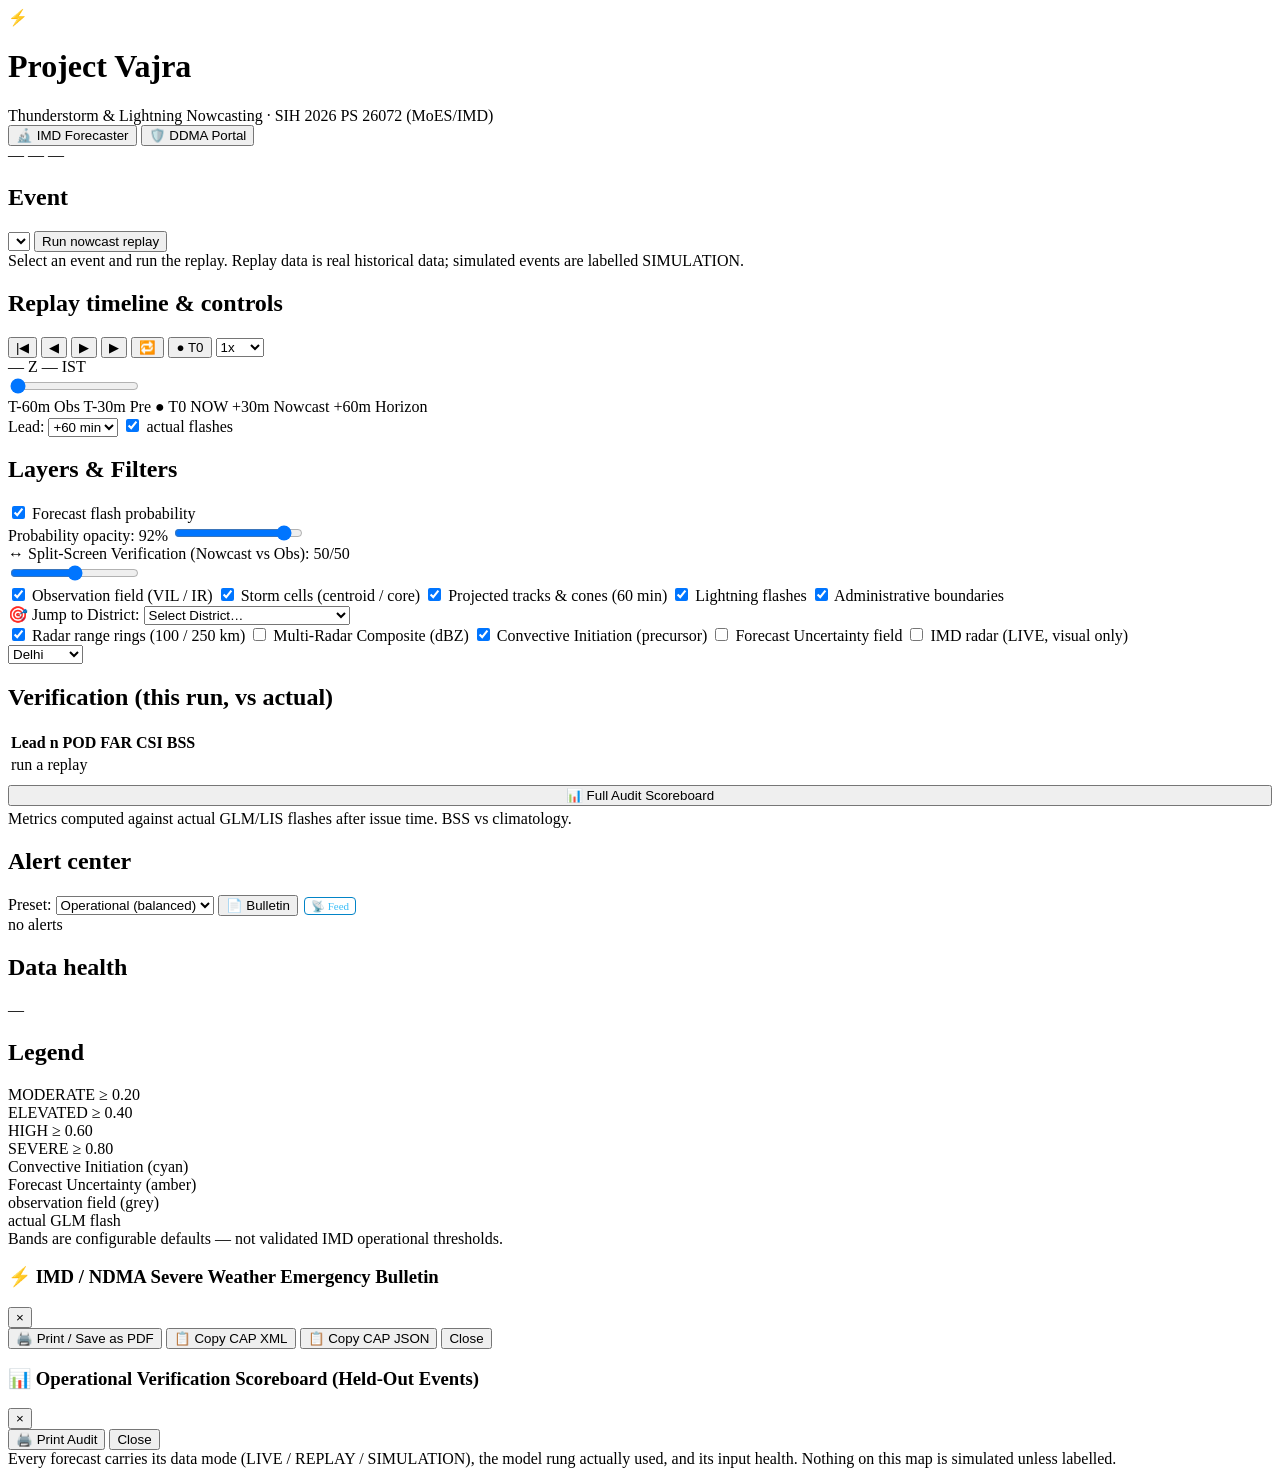
==== public/index.html @ e78c8b39 "feat(deploy): configure Vercel deployment with serverless FastAPI, edge CDN, and XGBoost model" ====
<!doctype html>
<html lang="en">
<head>
<meta charset="utf-8" />
<meta name="viewport" content="width=device-width, initial-scale=1" />
<title>Project Vajra — Thunderstorm & Lightning Nowcast</title>
<link rel="icon" href="data:image/svg+xml,<svg xmlns='http://www.w3.org/2000/svg' viewBox='0 0 16 16'><text y='14' font-size='14'>⚡</text></svg>" />
<link rel="stylesheet" href="/vendor/maplibre-gl.css" />
<link rel="stylesheet" href="/style.css" />
</head>
<body>
<header id="topbar">
  <div class="brand">
    <span class="logo">⚡</span>
    <div>
      <h1>Project Vajra</h1>
      <div class="subtitle">Thunderstorm &amp; Lightning Nowcasting · SIH 2026 PS 26072 (MoES/IMD)</div>
    </div>
  </div>
  <div class="persona-switcher" role="group" aria-label="Operational Persona Mode">
    <button id="persona-imd" class="persona-btn active" title="Switch to IMD Duty Forecaster Mode">🔬 IMD Forecaster</button>
    <button id="persona-ddma" class="persona-btn" title="Switch to DDMA Disaster Management Mode">🛡️ DDMA Portal</button>
  </div>
  <div class="badges">
    <span id="mode-badge" class="badge badge-mode" title="Data mode of the displayed forecast">—</span>
    <span id="rung-badge" class="badge" title="Active model rung (fallback ladder)">—</span>
    <span id="conf-badge" class="badge" title="Overall confidence (documented heuristic)">—</span>
  </div>
</header>

<main id="layout">
  <aside id="left">
    <section class="panel">
      <h2>Event</h2>
      <select id="event-select" aria-label="Select replay event"></select>
      <button id="run-btn" class="primary">Run nowcast replay</button>
      <div id="run-status" class="muted small">Select an event and run the replay. Replay data is real historical data; simulated events are labelled SIMULATION.</div>
    </section>

    <section class="panel">
      <h2>Replay timeline &amp; controls</h2>
      <div class="time-controls">
        <button id="rewind-btn" title="Rewind to start (Home)">|◀</button>
        <button id="prev-btn" title="Previous cycle (Left Arrow)">◀</button>
        <button id="play-btn" title="Play/Pause (Space)" class="primary">▶</button>
        <button id="next-btn" title="Next cycle (Right Arrow)">▶</button>
        <button id="loop-btn" class="active" title="Toggle Loop Playback">🔁</button>
        <button id="t0-btn" title="Jump to current T0 issue cycle (End)">● T0</button>
        <select id="speed-select" title="Playback speed">
          <option value="1">1x</option>
          <option value="2">2x</option>
          <option value="4">4x</option>
          <option value="0.5">0.5x</option>
        </select>
        <div class="clock-container">
          <span id="clock" class="clock-utc">— Z</span>
          <span id="clock-ist" class="clock-ist">— IST</span>
        </div>
      </div>
      <input id="timeline" type="range" min="0" max="0" value="0" aria-label="Timeline scrubber" />
      <div id="horizon-indicator" class="horizon-indicator">
        <span class="horizon-tag tag-obs" data-lead="-60">T-60m Obs</span>
        <span class="horizon-tag tag-pre" data-lead="-30">T-30m Pre</span>
        <span class="horizon-tag tag-t0 active" data-lead="0">● T0 NOW</span>
        <span class="horizon-tag tag-nowcast" data-lead="30">+30m Nowcast</span>
        <span class="horizon-tag tag-horizon" data-lead="60">+60m Horizon</span>
      </div>
      <div class="lead-row">
        <label>Lead:
          <select id="lead-select" aria-label="Forecast lead">
            <option value="30">+30 min</option>
            <option value="60" selected>+60 min</option>
          </select>
        </label>
        <label class="chk"><input type="checkbox" id="show-actual" checked /> actual flashes</label>
      </div>
      <div id="cycle-note" class="muted small"></div>
    </section>

    <section class="panel">
      <h2>Layers &amp; Filters</h2>
      <label class="chk"><input type="checkbox" id="lyr-prob" checked /> Forecast flash probability</label>
      <div class="slider-row">
        <label for="lyr-prob-opacity">Probability opacity: <span id="prob-opacity-val">92%</span></label>
        <input type="range" id="lyr-prob-opacity" min="15" max="100" value="92" />
      </div>

      <!-- Split-Screen Verification Slider (TASK-V2-9.3) -->
      <div class="split-slider-container">
        <label for="compare-slider">↔️ Split-Screen Verification (Nowcast vs Obs): <span id="compare-val">50/50</span></label>
        <div class="split-slider-row">
          <input type="range" id="compare-slider" min="0" max="100" value="50" aria-label="Split-screen compare slider" />
        </div>
      </div>

      <label class="chk"><input type="checkbox" id="lyr-obs" checked /> Observation field (VIL / IR)</label>
      <label class="chk"><input type="checkbox" id="lyr-cells" checked /> Storm cells (centroid / core)</label>
      <label class="chk"><input type="checkbox" id="lyr-cones" checked /> Projected tracks &amp; cones (60 min)</label>
      <label class="chk"><input type="checkbox" id="lyr-flashes" checked /> Lightning flashes</label>
      <label class="chk"><input type="checkbox" id="lyr-admin" checked /> Administrative boundaries</label>
      <div class="district-jump-row">
        <label for="district-select">🎯 Jump to District:</label>
        <select id="district-select" aria-label="Quick jump to district">
          <option value="">Select District…</option>
          <option value="Patna">Patna</option>
          <option value="Gaya">Gaya</option>
          <option value="Muzaffarpur">Muzaffarpur</option>
          <option value="Vaishali">Vaishali</option>
          <option value="Nalanda">Nalanda</option>
          <option value="Begusarai">Begusarai</option>
          <option value="Bhagalpur">Bhagalpur</option>
          <option value="Darbhanga">Darbhanga</option>
          <option value="Rohtas">Rohtas</option>
          <option value="Ranchi">Ranchi</option>
          <option value="East Singhbhum">East Singhbhum (Jamshedpur)</option>
          <option value="Dhanbad">Dhanbad</option>
        </select>
      </div>
      <label class="chk persona-imd-only" style="margin-top:8px;"><input type="checkbox" id="lyr-radar-rings" checked /> Radar range rings (100 / 250 km)</label>
      <label class="chk persona-imd-only"><input type="checkbox" id="lyr-radar-mosaic" /> Multi-Radar Composite (dBZ)</label>
      <label class="chk persona-imd-only"><input type="checkbox" id="lyr-ci" checked /> Convective Initiation (precursor)</label>
      <label class="chk persona-imd-only"><input type="checkbox" id="lyr-uncertainty" /> Forecast Uncertainty field</label>
      <label class="chk persona-imd-only"><input type="checkbox" id="lyr-live" /> IMD radar (LIVE, visual only)</label>
      <div class="station-row persona-imd-only">
        <select id="station-select" aria-label="IMD radar station">
          <option value="delhi">Delhi</option><option value="patna">Patna</option>
          <option value="kolkata">Kolkata</option><option value="lucknow">Lucknow</option>
        </select>
      </div>
    </section>

    <section class="panel persona-imd-only">
      <h2>Verification <span class="muted small">(this run, vs actual)</span></h2>
      <table id="verif-table" class="verif">
        <thead><tr><th>Lead</th><th>n</th><th>POD</th><th>FAR</th><th>CSI</th><th>BSS</th></tr></thead>
        <tbody><tr><td colspan="6" class="muted">run a replay</td></tr></tbody>
      </table>
      <button id="btn-view-scoreboard" class="small-btn primary" style="width:100%;margin-top:8px;">📊 Full Audit Scoreboard</button>
      <div class="muted small" style="margin-top:4px;">Metrics computed against actual GLM/LIS flashes after issue time. BSS vs climatology.</div>
    </section>
  </aside>

  <div id="map"></div>

  <aside id="right">
    <section class="panel">
      <h2>Alert center</h2>
      <div class="preset-row">
        Preset:
        <select id="preset-select" aria-label="Alert preset">
          <option value="operational">Operational (balanced)</option>
          <option value="protective">Protective (high POD)</option>
        </select>
        <button id="btn-cycle-bulletin" class="small-btn danger" title="Generate official printable IMD/NDMA Emergency Bulletin">📄 Bulletin</button>
        <a href="/api/v1/alerts/feed.atom" target="_blank" style="margin-left:2px;font-size:11px;color:#38bdf8;text-decoration:none;padding:2px 6px;border:1px solid #0284c7;border-radius:4px;">📡 Feed</a>
      </div>

      <!-- DDMA Specific Actions & Overview (TASK-V2-9.1) -->
      <div id="ddma-actions" class="ddma-actions persona-ddma-only" style="display:none;margin-bottom:8px;">
        <button id="btn-dispatch-cap" class="small-btn danger" style="width:100%;font-weight:700;margin-bottom:4px;">🚨 1-Click Broadcast CAP 1.2 to SACHET</button>
        <label class="chk" style="font-size:11px;margin:2px 0;"><input type="checkbox" id="chk-audio-chime" checked /> 🔔 Audio Alert Chime (Web Audio Synthesizer)</label>
      </div>
      <div id="ddma-summary-card" class="ddma-summary-card persona-ddma-only" style="display:none;">
        <div style="font-weight:700;font-size:11px;margin-bottom:4px;">🛡️ DDMA Incident Response Overview</div>
        <div id="ddma-impact-stats" style="font-size:11px;color:var(--text);">Analyzing active storm footprints…</div>
      </div>

      <div id="alerts-list" class="alerts"><div class="muted">no alerts</div></div>
    </section>

    <section class="panel">
      <h2>Data health</h2>
      <div id="data-health" class="health"><span class="muted">—</span></div>
    </section>

    <section class="panel">
      <h2>Legend</h2>
      <div class="legend">
        <div><span class="sw" style="background:rgba(250,204,21,0.75)"></span> MODERATE ≥ 0.20</div>
        <div><span class="sw" style="background:rgba(249,115,22,0.8)"></span> ELEVATED ≥ 0.40</div>
        <div><span class="sw" style="background:rgba(239,68,68,0.85)"></span> HIGH ≥ 0.60</div>
        <div><span class="sw" style="background:rgba(168,0,230,0.9)"></span> SEVERE ≥ 0.80</div>
        <div><span class="sw" style="background:rgba(0,229,255,0.7)"></span> Convective Initiation (cyan)</div>
        <div><span class="sw" style="background:rgba(220,180,50,0.6)"></span> Forecast Uncertainty (amber)</div>
        <div><span class="sw" style="background:rgba(220,220,220,0.6)"></span> observation field (grey)</div>
        <div><span class="sw sw-dot"></span> actual GLM flash</div>
      </div>
      <div class="muted small">Bands are configurable defaults — not validated IMD operational thresholds.</div>
    </section>
  </aside>
</main>

<!-- Printable Emergency Bulletin Modal -->
<div id="bulletin-modal" class="modal-backdrop" role="dialog" aria-modal="true" aria-labelledby="modal-bulletin-title">
  <div class="modal-dialog">
    <div class="modal-header">
      <h3 id="modal-bulletin-title">⚡ IMD / NDMA Severe Weather Emergency Bulletin</h3>
      <button class="close-btn" id="bulletin-modal-close" aria-label="Close modal">&times;</button>
    </div>
    <div class="modal-body" id="bulletin-content">
      <!-- Injected by JavaScript -->
    </div>
    <div class="modal-footer">
      <button class="small-btn primary" id="btn-print-bulletin">🖨️ Print / Save as PDF</button>
      <button class="small-btn" id="btn-copy-cap-xml">📋 Copy CAP XML</button>
      <button class="small-btn" id="btn-copy-cap-json">📋 Copy CAP JSON</button>
      <button class="small-btn" id="bulletin-modal-dismiss">Close</button>
    </div>
  </div>
</div>

<!-- Scoreboard Audit Modal -->
<div id="scoreboard-modal" class="modal-backdrop" role="dialog" aria-modal="true" aria-labelledby="modal-score-title">
  <div class="modal-dialog">
    <div class="modal-header">
      <h3 id="modal-score-title">📊 Operational Verification Scoreboard (Held-Out Events)</h3>
      <button class="close-btn" id="scoreboard-modal-close" aria-label="Close modal">&times;</button>
    </div>
    <div class="modal-body" id="scoreboard-content">
      <!-- Injected by JavaScript -->
    </div>
    <div class="modal-footer">
      <button class="small-btn primary" id="btn-print-scoreboard">🖨️ Print Audit</button>
      <button class="small-btn" id="scoreboard-modal-dismiss">Close</button>
    </div>
  </div>
</div>

<div id="toast"></div>

<footer id="footer">
  <span id="honesty-note">
    Every forecast carries its data mode (LIVE / REPLAY / SIMULATION), the model rung actually used,
    and its input health. Nothing on this map is simulated unless labelled.
  </span>
</footer>

<script src="/vendor/maplibre-gl.js?v=3"></script>
<script src="/app.js?v=3"></script>
</body>
</html>
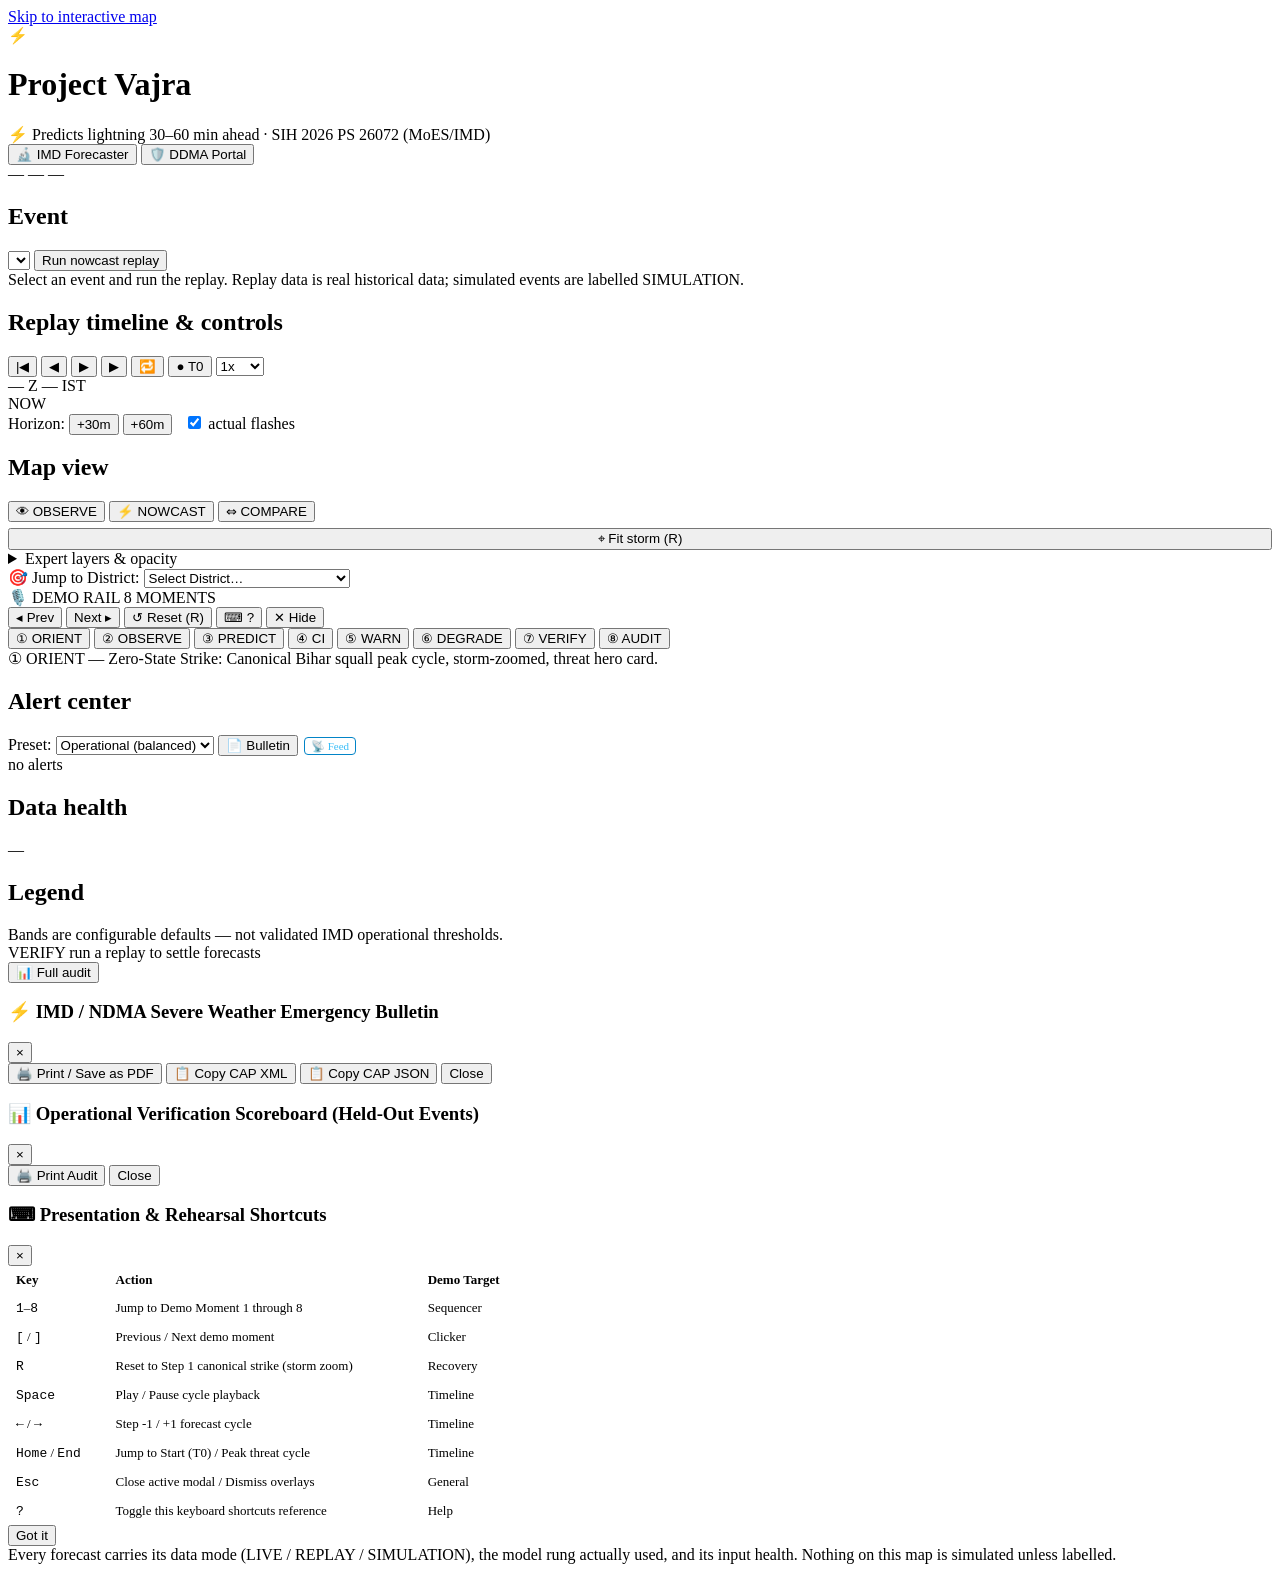
==== commit 6e0c095e: "feat(web): complete Phases P0-P9 frontend presentation console, DDMA portal, demo rail, and a11y/per" ====
--- a/public/index.html
+++ b/public/index.html
@@ -9,17 +9,18 @@
 <link rel="stylesheet" href="/style.css" />
 </head>
 <body>
-<header id="topbar">
+<a href="#map" class="skip-link">Skip to interactive map</a>
+<header id="topbar" role="banner">
   <div class="brand">
     <span class="logo">⚡</span>
     <div>
       <h1>Project Vajra</h1>
-      <div class="subtitle">Thunderstorm &amp; Lightning Nowcasting · SIH 2026 PS 26072 (MoES/IMD)</div>
+      <div class="subtitle">⚡ Predicts lightning 30–60 min ahead · SIH 2026 PS 26072 (MoES/IMD)</div>
     </div>
   </div>
   <div class="persona-switcher" role="group" aria-label="Operational Persona Mode">
-    <button id="persona-imd" class="persona-btn active" title="Switch to IMD Duty Forecaster Mode">🔬 IMD Forecaster</button>
-    <button id="persona-ddma" class="persona-btn" title="Switch to DDMA Disaster Management Mode">🛡️ DDMA Portal</button>
+    <button id="persona-imd" class="persona-btn active" title="Switch to IMD Duty Forecaster Mode" aria-pressed="true">🔬 IMD Forecaster</button>
+    <button id="persona-ddma" class="persona-btn" title="Switch to DDMA Disaster Management Mode" aria-pressed="false">🛡️ DDMA Portal</button>
   </div>
   <div class="badges">
     <span id="mode-badge" class="badge badge-mode" title="Data mode of the displayed forecast">—</span>
@@ -29,75 +30,92 @@
 </header>
 
 <main id="layout">
-  <aside id="left">
+  <aside id="left" aria-label="Forecast controls and layer presets">
     <section class="panel">
       <h2>Event</h2>
       <select id="event-select" aria-label="Select replay event"></select>
-      <button id="run-btn" class="primary">Run nowcast replay</button>
+      <button id="run-btn" class="primary" aria-label="Run nowcast replay">Run nowcast replay</button>
       <div id="run-status" class="muted small">Select an event and run the replay. Replay data is real historical data; simulated events are labelled SIMULATION.</div>
     </section>
 
     <section class="panel">
       <h2>Replay timeline &amp; controls</h2>
       <div class="time-controls">
-        <button id="rewind-btn" title="Rewind to start (Home)">|◀</button>
-        <button id="prev-btn" title="Previous cycle (Left Arrow)">◀</button>
-        <button id="play-btn" title="Play/Pause (Space)" class="primary">▶</button>
-        <button id="next-btn" title="Next cycle (Right Arrow)">▶</button>
-        <button id="loop-btn" class="active" title="Toggle Loop Playback">🔁</button>
-        <button id="t0-btn" title="Jump to current T0 issue cycle (End)">● T0</button>
-        <select id="speed-select" title="Playback speed">
+        <button id="rewind-btn" title="Rewind to start (Home)" aria-label="Rewind to start (Home)">|◀</button>
+        <button id="prev-btn" title="Previous cycle (Left Arrow)" aria-label="Previous cycle (Left Arrow)">◀</button>
+        <button id="play-btn" title="Play/Pause (Space)" class="primary" aria-label="Play or Pause replay (Space)">▶</button>
+        <button id="next-btn" title="Next cycle (Right Arrow)" aria-label="Next cycle (Right Arrow)">▶</button>
+        <button id="loop-btn" class="active" title="Toggle Loop Playback" aria-label="Toggle loop playback">🔁</button>
+        <button id="t0-btn" title="Jump to first alert issue cycle (T0)" aria-label="Jump to first alert issue cycle (T0)">● T0</button>
+        <select id="speed-select" title="Playback speed" aria-label="Playback speed">
           <option value="1">1x</option>
           <option value="2">2x</option>
           <option value="4">4x</option>
           <option value="0.5">0.5x</option>
         </select>
+        <span id="horizon-indicator" class="horizon-indicator sr-only" aria-live="polite"></span>
         <div class="clock-container">
           <span id="clock" class="clock-utc">— Z</span>
           <span id="clock-ist" class="clock-ist">— IST</span>
         </div>
       </div>
-      <input id="timeline" type="range" min="0" max="0" value="0" aria-label="Timeline scrubber" />
-      <div id="horizon-indicator" class="horizon-indicator">
-        <span class="horizon-tag tag-obs" data-lead="-60">T-60m Obs</span>
-        <span class="horizon-tag tag-pre" data-lead="-30">T-30m Pre</span>
-        <span class="horizon-tag tag-t0 active" data-lead="0">● T0 NOW</span>
-        <span class="horizon-tag tag-nowcast" data-lead="30">+30m Nowcast</span>
-        <span class="horizon-tag tag-horizon" data-lead="60">+60m Horizon</span>
+      <div id="timeline-axis" tabindex="0" role="slider"
+           aria-label="Event timeline — observed (solid) and forecast (dashed) with alert markers; arrow keys step, click or drag to jump"
+           aria-valuemin="0" aria-valuemax="0" aria-valuenow="0">
+        <div class="tl-rail"></div>
+        <div class="tl-seg-observed"></div>
+        <div class="tl-seg-forecast"></div>
+        <div class="tl-ticks"></div>
+        <div class="tl-markers" id="tl-markers"></div>
+        <div class="tl-now"><span class="tl-now-dot"></span><span class="tl-now-label">NOW</span></div>
       </div>
       <div class="lead-row">
-        <label>Lead:
-          <select id="lead-select" aria-label="Forecast lead">
-            <option value="30">+30 min</option>
-            <option value="60" selected>+60 min</option>
+        <span class="tl-lead-label">Horizon:</span>
+        <button id="lead-30" class="tl-lead-btn" aria-pressed="false">+30m</button>
+        <button id="lead-60" class="tl-lead-btn" aria-pressed="true">+60m</button>
+        <span id="tl-info" class="muted small" style="margin-left:auto;"></span>
+        <label class="chk" style="margin:0 0 0 8px;"><input type="checkbox" id="show-actual" checked /> actual flashes</label>
+      </div>
+      <div id="cycle-note" class="muted small"></div>
+    </section>
+
+    <section class="panel">
+      <h2>Map view</h2>
+      <div class="preset-switch" role="group" aria-label="Map view preset">
+        <button class="map-preset" id="preset-observe" data-preset="OBSERVE" aria-pressed="false">👁 OBSERVE</button>
+        <button class="map-preset" id="preset-nowcast" data-preset="NOWCAST" aria-pressed="true">⚡ NOWCAST</button>
+        <button class="map-preset" id="preset-compare" data-preset="COMPARE" aria-pressed="false">⇔ COMPARE</button>
+      </div>
+      <button id="fit-storm" class="small-btn" style="width:100%;margin-top:6px;" aria-label="Fit map camera to storm event (R)">⌖ Fit storm (R)</button>
+      <div id="compare-caption" class="compare-caption" style="display:none;">
+        <div class="compare-labels"><span>◂ OBSERVED</span><span id="compare-val">50/50</span><span>NOWCAST ▸</span></div>
+        <input type="range" id="compare-slider" min="0" max="100" value="50" aria-label="Observed vs nowcast wipe" />
+        <div class="muted small" style="margin-top:4px;">Crossfade between the observed field and the nowcast — the verification view.</div>
+      </div>
+      <details class="expert-drawer">
+        <summary>Expert layers &amp; opacity</summary>
+        <label class="chk"><input type="checkbox" id="lyr-prob" checked /> Forecast flash probability</label>
+        <div class="slider-row">
+          <label for="lyr-prob-opacity">Probability opacity: <span id="prob-opacity-val">92%</span></label>
+          <input type="range" id="lyr-prob-opacity" min="15" max="100" value="92" aria-label="Forecast probability layer opacity" />
+        </div>
+        <label class="chk"><input type="checkbox" id="lyr-obs" checked /> Observation field (VIL / IR)</label>
+        <label class="chk"><input type="checkbox" id="lyr-cells" checked /> Storm cells (centroid / core)</label>
+        <label class="chk"><input type="checkbox" id="lyr-cones" checked /> Projected tracks &amp; cones (60 min)</label>
+        <label class="chk"><input type="checkbox" id="lyr-flashes" checked /> Lightning flashes</label>
+        <label class="chk"><input type="checkbox" id="lyr-admin" checked /> Administrative boundaries</label>
+        <label class="chk persona-imd-only"><input type="checkbox" id="lyr-radar-rings" checked /> Radar range rings (100 / 250 km)</label>
+        <label class="chk persona-imd-only"><input type="checkbox" id="lyr-radar-mosaic" /> Multi-Radar Composite (dBZ)</label>
+        <label class="chk persona-imd-only"><input type="checkbox" id="lyr-ci" checked /> Convective Initiation (precursor)</label>
+        <label class="chk persona-imd-only"><input type="checkbox" id="lyr-uncertainty" /> Forecast Uncertainty field</label>
+        <label class="chk persona-imd-only"><input type="checkbox" id="lyr-live" /> IMD radar (LIVE, visual only)</label>
+        <div class="station-row persona-imd-only">
+          <select id="station-select" aria-label="IMD radar station">
+            <option value="delhi">Delhi</option><option value="patna">Patna</option>
+            <option value="kolkata">Kolkata</option><option value="lucknow">Lucknow</option>
           </select>
-        </label>
-        <label class="chk"><input type="checkbox" id="show-actual" checked /> actual flashes</label>
-      </div>
-      <div id="cycle-note" class="muted small"></div>
-    </section>
-
-    <section class="panel">
-      <h2>Layers &amp; Filters</h2>
-      <label class="chk"><input type="checkbox" id="lyr-prob" checked /> Forecast flash probability</label>
-      <div class="slider-row">
-        <label for="lyr-prob-opacity">Probability opacity: <span id="prob-opacity-val">92%</span></label>
-        <input type="range" id="lyr-prob-opacity" min="15" max="100" value="92" />
-      </div>
-
-      <!-- Split-Screen Verification Slider (TASK-V2-9.3) -->
-      <div class="split-slider-container">
-        <label for="compare-slider">↔️ Split-Screen Verification (Nowcast vs Obs): <span id="compare-val">50/50</span></label>
-        <div class="split-slider-row">
-          <input type="range" id="compare-slider" min="0" max="100" value="50" aria-label="Split-screen compare slider" />
         </div>
-      </div>
-
-      <label class="chk"><input type="checkbox" id="lyr-obs" checked /> Observation field (VIL / IR)</label>
-      <label class="chk"><input type="checkbox" id="lyr-cells" checked /> Storm cells (centroid / core)</label>
-      <label class="chk"><input type="checkbox" id="lyr-cones" checked /> Projected tracks &amp; cones (60 min)</label>
-      <label class="chk"><input type="checkbox" id="lyr-flashes" checked /> Lightning flashes</label>
-      <label class="chk"><input type="checkbox" id="lyr-admin" checked /> Administrative boundaries</label>
+      </details>
       <div class="district-jump-row">
         <label for="district-select">🎯 Jump to District:</label>
         <select id="district-select" aria-label="Quick jump to district">
@@ -116,43 +134,54 @@
           <option value="Dhanbad">Dhanbad</option>
         </select>
       </div>
-      <label class="chk persona-imd-only" style="margin-top:8px;"><input type="checkbox" id="lyr-radar-rings" checked /> Radar range rings (100 / 250 km)</label>
-      <label class="chk persona-imd-only"><input type="checkbox" id="lyr-radar-mosaic" /> Multi-Radar Composite (dBZ)</label>
-      <label class="chk persona-imd-only"><input type="checkbox" id="lyr-ci" checked /> Convective Initiation (precursor)</label>
-      <label class="chk persona-imd-only"><input type="checkbox" id="lyr-uncertainty" /> Forecast Uncertainty field</label>
-      <label class="chk persona-imd-only"><input type="checkbox" id="lyr-live" /> IMD radar (LIVE, visual only)</label>
-      <div class="station-row persona-imd-only">
-        <select id="station-select" aria-label="IMD radar station">
-          <option value="delhi">Delhi</option><option value="patna">Patna</option>
-          <option value="kolkata">Kolkata</option><option value="lucknow">Lucknow</option>
-        </select>
-      </div>
-    </section>
-
-    <section class="panel persona-imd-only">
-      <h2>Verification <span class="muted small">(this run, vs actual)</span></h2>
-      <table id="verif-table" class="verif">
-        <thead><tr><th>Lead</th><th>n</th><th>POD</th><th>FAR</th><th>CSI</th><th>BSS</th></tr></thead>
-        <tbody><tr><td colspan="6" class="muted">run a replay</td></tr></tbody>
-      </table>
-      <button id="btn-view-scoreboard" class="small-btn primary" style="width:100%;margin-top:8px;">📊 Full Audit Scoreboard</button>
-      <div class="muted small" style="margin-top:4px;">Metrics computed against actual GLM/LIS flashes after issue time. BSS vs climatology.</div>
     </section>
   </aside>
 
-  <div id="map"></div>
-
-  <aside id="right">
+  <div id="map-wrap" class="map-wrap" role="region" aria-label="Interactive Thunderstorm Nowcast Map">
+    <div id="map"></div>
+
+    <!-- Presentation Demo Rail (Phase P7) -->
+    <nav id="demo-rail" class="demo-rail" aria-label="Presentation Rehearsal Sequencer">
+      <div class="rail-header">
+        <span class="rail-title">🎙️ DEMO RAIL</span>
+        <span class="rail-badge">8 MOMENTS</span>
+        <div class="rail-actions">
+          <button id="rail-btn-prev" class="rail-nav-btn" title="Previous moment ([)" aria-label="Previous demo moment ([)">◂ Prev</button>
+          <button id="rail-btn-next" class="rail-nav-btn" title="Next moment (])" aria-label="Next demo moment (])">Next ▸</button>
+          <button id="rail-btn-reset" class="rail-action-btn" title="Reset to Zero State (R)" aria-label="Reset to Zero State (R)">↺ Reset (R)</button>
+          <button id="rail-btn-help" class="rail-action-btn" title="Keyboard Shortcuts (?)" aria-label="Keyboard Shortcuts (?)">⌨ ?</button>
+          <button id="rail-btn-hide" class="rail-action-btn" title="Dismiss Rail to Operational Mode (Esc)" aria-label="Dismiss Rail to Operational Mode (Esc)">✕ Hide</button>
+        </div>
+      </div>
+      <div class="rail-chips" role="group" aria-label="Demo Sequence Steps">
+        <button class="rail-chip active" data-step="1" aria-current="step" title="1. Zero-State Strike (Canonical Bihar peak cycle)">① ORIENT</button>
+        <button class="rail-chip" data-step="2" title="2. Multi-Sensor Detection (Cells + tracks + dBZ)">② OBSERVE</button>
+        <button class="rail-chip" data-step="3" title="3. Calibrated Nowcast (Field overlay + widening cones)">③ PREDICT</button>
+        <button class="rail-chip" data-step="4" title="4. Convective Initiation (Precursor cyan rings)">④ CI</button>
+        <button class="rail-chip" data-step="5" title="5. Impact &amp; Warn (DDMA blocks + population)">⑤ WARN</button>
+        <button class="rail-chip" data-step="6" title="6. Graceful Degradation (Satellite fallback ladder)">⑥ DEGRADE</button>
+        <button class="rail-chip" data-step="7" title="7. Ground-Truth Verification (Settled verdicts + COMPARE)">⑦ VERIFY</button>
+        <button class="rail-chip" data-step="8" title="8. Scientific Audit Scoreboard (BSS + ROC-AUC)">⑧ AUDIT</button>
+      </div>
+      <div id="rail-caption" class="rail-caption" aria-live="polite">
+        ① ORIENT — Zero-State Strike: Canonical Bihar squall peak cycle, storm-zoomed, threat hero card.
+      </div>
+    </nav>
+    <button id="rail-pill" class="rail-pill" style="display:none;" title="Restore Presentation Demo Rail (1–8)" aria-label="Restore Presentation Demo Rail (1–8)">🎙️ Demo Rail (1–8)</button>
+  </div>
+
+  <aside id="right" aria-label="Active alerts, data health, and legend">
     <section class="panel">
       <h2>Alert center</h2>
+      <div id="threat-hero" class="threat-hero" data-stage="GREEN" aria-live="polite"></div>
       <div class="preset-row">
         Preset:
         <select id="preset-select" aria-label="Alert preset">
           <option value="operational">Operational (balanced)</option>
           <option value="protective">Protective (high POD)</option>
         </select>
-        <button id="btn-cycle-bulletin" class="small-btn danger" title="Generate official printable IMD/NDMA Emergency Bulletin">📄 Bulletin</button>
-        <a href="/api/v1/alerts/feed.atom" target="_blank" style="margin-left:2px;font-size:11px;color:#38bdf8;text-decoration:none;padding:2px 6px;border:1px solid #0284c7;border-radius:4px;">📡 Feed</a>
+        <button id="btn-cycle-bulletin" class="small-btn danger" title="Generate official printable IMD/NDMA Emergency Bulletin" aria-label="Generate official printable IMD/NDMA Emergency Bulletin">📄 Bulletin</button>
+        <a href="/api/v1/alerts/feed.atom" target="_blank" rel="noopener" aria-label="CAP 1.2 Atom Alert Feed (opens in new tab)" style="margin-left:2px;font-size:11px;color:#38bdf8;text-decoration:none;padding:2px 6px;border:1px solid #0284c7;border-radius:4px;">📡 Feed</a>
       </div>
 
       <!-- DDMA Specific Actions & Overview (TASK-V2-9.1) -->
@@ -175,23 +204,22 @@
 
     <section class="panel">
       <h2>Legend</h2>
-      <div class="legend">
-        <div><span class="sw" style="background:rgba(250,204,21,0.75)"></span> MODERATE ≥ 0.20</div>
-        <div><span class="sw" style="background:rgba(249,115,22,0.8)"></span> ELEVATED ≥ 0.40</div>
-        <div><span class="sw" style="background:rgba(239,68,68,0.85)"></span> HIGH ≥ 0.60</div>
-        <div><span class="sw" style="background:rgba(168,0,230,0.9)"></span> SEVERE ≥ 0.80</div>
-        <div><span class="sw" style="background:rgba(0,229,255,0.7)"></span> Convective Initiation (cyan)</div>
-        <div><span class="sw" style="background:rgba(220,180,50,0.6)"></span> Forecast Uncertainty (amber)</div>
-        <div><span class="sw" style="background:rgba(220,220,220,0.6)"></span> observation field (grey)</div>
-        <div><span class="sw sw-dot"></span> actual GLM flash</div>
-      </div>
+      <div class="legend" id="legend-items"></div>
       <div class="muted small">Bands are configurable defaults — not validated IMD operational thresholds.</div>
     </section>
   </aside>
 </main>
 
+<section id="verify-strip" aria-label="Forecast verification — this run versus observed flashes">
+  <span class="vs-label">VERIFY</span>
+  <span class="vs-scope muted small" id="vs-scope">run a replay to settle forecasts</span>
+  <div class="vs-numbers" id="vs-numbers" aria-live="polite"></div>
+  <svg id="vs-reliability" width="132" height="40" style="display:none;" role="img"></svg>
+  <button id="vs-audit" class="small-btn primary" style="margin-left:auto;">📊 Full audit</button>
+</section>
+
 <!-- Printable Emergency Bulletin Modal -->
-<div id="bulletin-modal" class="modal-backdrop" role="dialog" aria-modal="true" aria-labelledby="modal-bulletin-title">
+<div id="bulletin-modal" class="modal-backdrop" role="dialog" aria-modal="true" aria-hidden="true" aria-labelledby="modal-bulletin-title">
   <div class="modal-dialog">
     <div class="modal-header">
       <h3 id="modal-bulletin-title">⚡ IMD / NDMA Severe Weather Emergency Bulletin</h3>
@@ -204,13 +232,13 @@
       <button class="small-btn primary" id="btn-print-bulletin">🖨️ Print / Save as PDF</button>
       <button class="small-btn" id="btn-copy-cap-xml">📋 Copy CAP XML</button>
       <button class="small-btn" id="btn-copy-cap-json">📋 Copy CAP JSON</button>
-      <button class="small-btn" id="bulletin-modal-dismiss">Close</button>
+      <button class="small-btn" id="bulletin-modal-dismiss" aria-label="Close dialog">Close</button>
     </div>
   </div>
 </div>
 
 <!-- Scoreboard Audit Modal -->
-<div id="scoreboard-modal" class="modal-backdrop" role="dialog" aria-modal="true" aria-labelledby="modal-score-title">
+<div id="scoreboard-modal" class="modal-backdrop" role="dialog" aria-modal="true" aria-hidden="true" aria-labelledby="modal-score-title">
   <div class="modal-dialog">
     <div class="modal-header">
       <h3 id="modal-score-title">📊 Operational Verification Scoreboard (Held-Out Events)</h3>
@@ -221,14 +249,80 @@
     </div>
     <div class="modal-footer">
       <button class="small-btn primary" id="btn-print-scoreboard">🖨️ Print Audit</button>
-      <button class="small-btn" id="scoreboard-modal-dismiss">Close</button>
+      <button class="small-btn" id="scoreboard-modal-dismiss" aria-label="Close dialog">Close</button>
     </div>
   </div>
 </div>
 
-<div id="toast"></div>
-
-<footer id="footer">
+<!-- Keyboard Shortcuts Cheat-Sheet Modal (Phase P7) -->
+<div id="shortcuts-modal" class="modal-backdrop" role="dialog" aria-modal="true" aria-hidden="true" aria-labelledby="modal-shortcuts-title">
+  <div class="modal-dialog" style="max-width: 520px;">
+    <div class="modal-header">
+      <h3 id="modal-shortcuts-title">⌨ Presentation &amp; Rehearsal Shortcuts</h3>
+      <button class="close-btn" id="shortcuts-modal-close" aria-label="Close modal">&times;</button>
+    </div>
+    <div class="modal-body">
+      <table style="width:100%; border-collapse:collapse; font-size:13px;">
+        <thead>
+          <tr style="border-bottom:1px solid var(--panel-edge); text-align:left;">
+            <th style="padding:6px 8px; color:var(--text-strong);">Key</th>
+            <th style="padding:6px 8px; color:var(--text-strong);">Action</th>
+            <th style="padding:6px 8px; color:var(--muted);">Demo Target</th>
+          </tr>
+        </thead>
+        <tbody>
+          <tr style="border-bottom:1px solid rgba(255,255,255,0.05);">
+            <td style="padding:6px 8px;"><kbd>1</kbd>–<kbd>8</kbd></td>
+            <td style="padding:6px 8px;">Jump to Demo Moment 1 through 8</td>
+            <td style="padding:6px 8px; color:var(--muted);">Sequencer</td>
+          </tr>
+          <tr style="border-bottom:1px solid rgba(255,255,255,0.05);">
+            <td style="padding:6px 8px;"><kbd>[</kbd> / <kbd>]</kbd></td>
+            <td style="padding:6px 8px;">Previous / Next demo moment</td>
+            <td style="padding:6px 8px; color:var(--muted);">Clicker</td>
+          </tr>
+          <tr style="border-bottom:1px solid rgba(255,255,255,0.05);">
+            <td style="padding:6px 8px;"><kbd>R</kbd></td>
+            <td style="padding:6px 8px;">Reset to Step 1 canonical strike (storm zoom)</td>
+            <td style="padding:6px 8px; color:var(--muted);">Recovery</td>
+          </tr>
+          <tr style="border-bottom:1px solid rgba(255,255,255,0.05);">
+            <td style="padding:6px 8px;"><kbd>Space</kbd></td>
+            <td style="padding:6px 8px;">Play / Pause cycle playback</td>
+            <td style="padding:6px 8px; color:var(--muted);">Timeline</td>
+          </tr>
+          <tr style="border-bottom:1px solid rgba(255,255,255,0.05);">
+            <td style="padding:6px 8px;"><kbd>←</kbd> / <kbd>→</kbd></td>
+            <td style="padding:6px 8px;">Step -1 / +1 forecast cycle</td>
+            <td style="padding:6px 8px; color:var(--muted);">Timeline</td>
+          </tr>
+          <tr style="border-bottom:1px solid rgba(255,255,255,0.05);">
+            <td style="padding:6px 8px;"><kbd>Home</kbd> / <kbd>End</kbd></td>
+            <td style="padding:6px 8px;">Jump to Start (T0) / Peak threat cycle</td>
+            <td style="padding:6px 8px; color:var(--muted);">Timeline</td>
+          </tr>
+          <tr style="border-bottom:1px solid rgba(255,255,255,0.05);">
+            <td style="padding:6px 8px;"><kbd>Esc</kbd></td>
+            <td style="padding:6px 8px;">Close active modal / Dismiss overlays</td>
+            <td style="padding:6px 8px; color:var(--muted);">General</td>
+          </tr>
+          <tr>
+            <td style="padding:6px 8px;"><kbd>?</kbd></td>
+            <td style="padding:6px 8px;">Toggle this keyboard shortcuts reference</td>
+            <td style="padding:6px 8px; color:var(--muted);">Help</td>
+          </tr>
+        </tbody>
+      </table>
+    </div>
+    <div class="modal-footer">
+      <button class="small-btn primary" id="shortcuts-modal-dismiss" aria-label="Close dialog">Got it</button>
+    </div>
+  </div>
+</div>
+
+<div id="toast" role="status" aria-live="polite"></div>
+
+<footer id="footer" role="contentinfo">
   <span id="honesty-note">
     Every forecast carries its data mode (LIVE / REPLAY / SIMULATION), the model rung actually used,
     and its input health. Nothing on this map is simulated unless labelled.
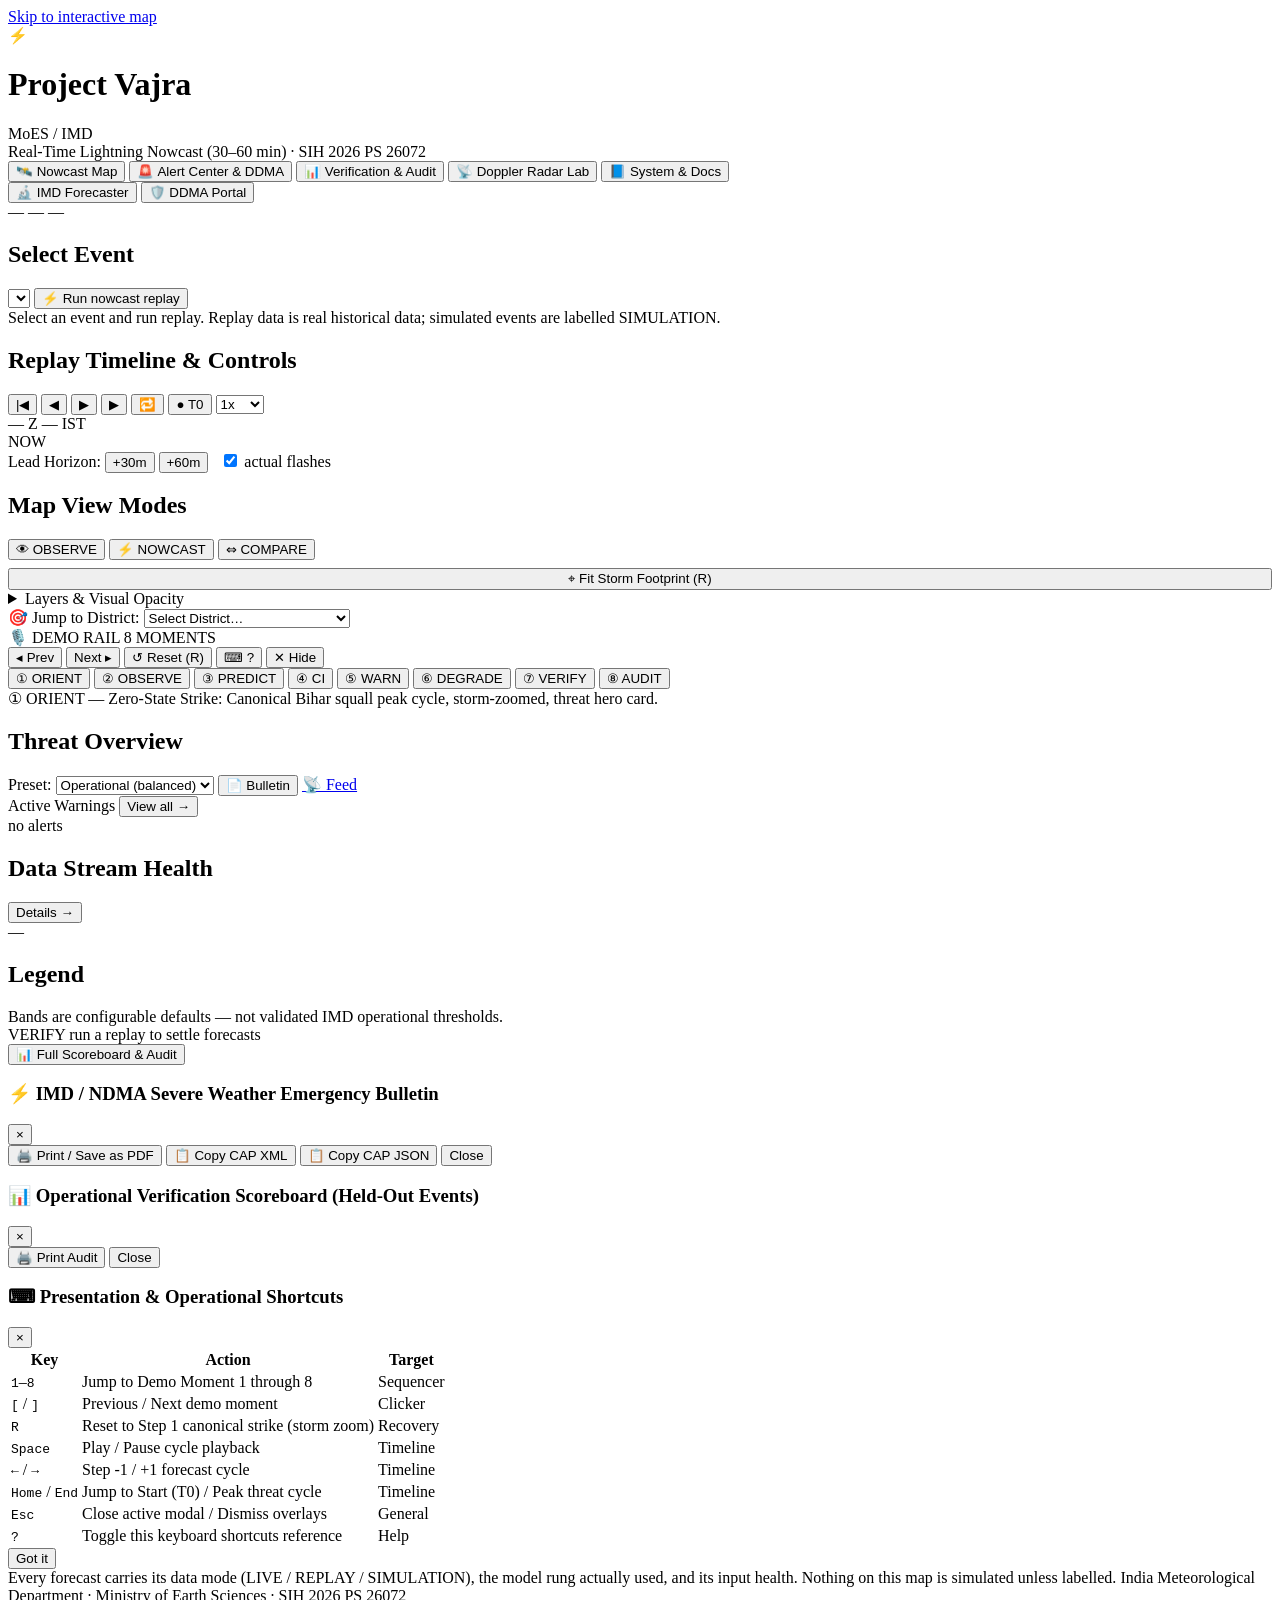
==== commit 1c580946: "feat(web): add clean whitish multipage UI with dedicated operational tabs and SQLite concurrency loc" ====
--- a/public/index.html
+++ b/public/index.html
@@ -3,220 +3,671 @@
 <head>
 <meta charset="utf-8" />
 <meta name="viewport" content="width=device-width, initial-scale=1" />
-<title>Project Vajra — Thunderstorm & Lightning Nowcast</title>
+<title>Project Vajra — Thunderstorm &amp; Lightning Nowcast (MoES/IMD)</title>
 <link rel="icon" href="data:image/svg+xml,<svg xmlns='http://www.w3.org/2000/svg' viewBox='0 0 16 16'><text y='14' font-size='14'>⚡</text></svg>" />
+<link rel="preconnect" href="https://fonts.googleapis.com">
+<link rel="preconnect" href="https://fonts.gstatic.com" crossorigin>
+<link href="https://fonts.googleapis.com/css2?family=Inter:wght@400;500;600;700;800&family=JetBrains+Mono:wght@400;500;600&display=swap" rel="stylesheet">
 <link rel="stylesheet" href="/vendor/maplibre-gl.css" />
 <link rel="stylesheet" href="/style.css" />
 </head>
 <body>
 <a href="#map" class="skip-link">Skip to interactive map</a>
+
+<!-- Top Application Header with Multi-Page Navigation -->
 <header id="topbar" role="banner">
   <div class="brand">
     <span class="logo">⚡</span>
     <div>
-      <h1>Project Vajra</h1>
-      <div class="subtitle">⚡ Predicts lightning 30–60 min ahead · SIH 2026 PS 26072 (MoES/IMD)</div>
+      <div class="brand-row">
+        <h1>Project Vajra</h1>
+        <span class="govt-pill">MoES / IMD</span>
+      </div>
+      <div class="subtitle">Real-Time Lightning Nowcast (30–60 min) · SIH 2026 PS 26072</div>
     </div>
   </div>
-  <div class="persona-switcher" role="group" aria-label="Operational Persona Mode">
-    <button id="persona-imd" class="persona-btn active" title="Switch to IMD Duty Forecaster Mode" aria-pressed="true">🔬 IMD Forecaster</button>
-    <button id="persona-ddma" class="persona-btn" title="Switch to DDMA Disaster Management Mode" aria-pressed="false">🛡️ DDMA Portal</button>
-  </div>
-  <div class="badges">
-    <span id="mode-badge" class="badge badge-mode" title="Data mode of the displayed forecast">—</span>
-    <span id="rung-badge" class="badge" title="Active model rung (fallback ladder)">—</span>
-    <span id="conf-badge" class="badge" title="Overall confidence (documented heuristic)">—</span>
+
+  <!-- Multi-Page Navigation Tabs -->
+  <nav id="main-nav" class="nav-tabs" role="tablist" aria-label="Main Application Pages">
+    <button class="nav-tab active" data-page="map" role="tab" aria-selected="true" id="tab-map">
+      <span class="nav-icon">🛰️</span>
+      <span class="nav-label">Nowcast Map</span>
+    </button>
+    <button class="nav-tab" data-page="alerts" role="tab" aria-selected="false" id="tab-alerts">
+      <span class="nav-icon">🚨</span>
+      <span class="nav-label">Alert Center &amp; DDMA</span>
+      <span id="nav-alert-badge" class="nav-counter" style="display:none;">0</span>
+    </button>
+    <button class="nav-tab" data-page="verify" role="tab" aria-selected="false" id="tab-verify">
+      <span class="nav-icon">📊</span>
+      <span class="nav-label">Verification &amp; Audit</span>
+    </button>
+    <button class="nav-tab" data-page="radar" role="tab" aria-selected="false" id="tab-radar">
+      <span class="nav-icon">📡</span>
+      <span class="nav-label">Doppler Radar Lab</span>
+    </button>
+    <button class="nav-tab" data-page="about" role="tab" aria-selected="false" id="tab-about">
+      <span class="nav-icon">📘</span>
+      <span class="nav-label">System &amp; Docs</span>
+    </button>
+  </nav>
+
+  <div class="topbar-right">
+    <div class="persona-switcher" role="group" aria-label="Operational Persona Mode">
+      <button id="persona-imd" class="persona-btn active" title="Switch to IMD Duty Forecaster Mode" aria-pressed="true">🔬 IMD Forecaster</button>
+      <button id="persona-ddma" class="persona-btn" title="Switch to DDMA Disaster Management Mode" aria-pressed="false">🛡️ DDMA Portal</button>
+    </div>
+    <div class="badges">
+      <span id="mode-badge" class="badge badge-mode" title="Data mode of the displayed forecast">—</span>
+      <span id="rung-badge" class="badge" title="Active model rung (fallback ladder)">—</span>
+      <span id="conf-badge" class="badge" title="Overall confidence (documented heuristic)">—</span>
+    </div>
   </div>
 </header>
 
-<main id="layout">
-  <aside id="left" aria-label="Forecast controls and layer presets">
-    <section class="panel">
-      <h2>Event</h2>
-      <select id="event-select" aria-label="Select replay event"></select>
-      <button id="run-btn" class="primary" aria-label="Run nowcast replay">Run nowcast replay</button>
-      <div id="run-status" class="muted small">Select an event and run the replay. Replay data is real historical data; simulated events are labelled SIMULATION.</div>
+<!-- Main Application Multi-Page Container -->
+<main id="app-pages">
+
+  <!-- ========================================== -->
+  <!-- PAGE 1: NOWCAST MAP (MISSION CONTROL)      -->
+  <!-- ========================================== -->
+  <section id="page-map" class="app-page active" role="tabpanel" aria-labelledby="tab-map">
+    <div id="layout">
+      <!-- Left Control Panel -->
+      <aside id="left" aria-label="Forecast controls and layer presets">
+        <section class="panel">
+          <div class="panel-header">
+            <h2>Select Event</h2>
+          </div>
+          <select id="event-select" aria-label="Select replay event"></select>
+          <button id="run-btn" class="primary" aria-label="Run nowcast replay">⚡ Run nowcast replay</button>
+          <div id="run-status" class="muted small">Select an event and run replay. Replay data is real historical data; simulated events are labelled SIMULATION.</div>
+        </section>
+
+        <section class="panel">
+          <div class="panel-header">
+            <h2>Replay Timeline &amp; Controls</h2>
+          </div>
+          <div class="time-controls">
+            <button id="rewind-btn" title="Rewind to start (Home)" aria-label="Rewind to start (Home)">|◀</button>
+            <button id="prev-btn" title="Previous cycle (Left Arrow)" aria-label="Previous cycle (Left Arrow)">◀</button>
+            <button id="play-btn" title="Play/Pause (Space)" class="primary" aria-label="Play or Pause replay (Space)">▶</button>
+            <button id="next-btn" title="Next cycle (Right Arrow)" aria-label="Next cycle (Right Arrow)">▶</button>
+            <button id="loop-btn" class="active" title="Toggle Loop Playback" aria-label="Toggle loop playback">🔁</button>
+            <button id="t0-btn" title="Jump to first alert issue cycle (T0)" aria-label="Jump to first alert issue cycle (T0)">● T0</button>
+            <select id="speed-select" title="Playback speed" aria-label="Playback speed">
+              <option value="1">1x</option>
+              <option value="2">2x</option>
+              <option value="4">4x</option>
+              <option value="0.5">0.5x</option>
+            </select>
+            <span id="horizon-indicator" class="horizon-indicator sr-only" aria-live="polite"></span>
+            <div class="clock-container">
+              <span id="clock" class="clock-utc">— Z</span>
+              <span id="clock-ist" class="clock-ist">— IST</span>
+            </div>
+          </div>
+          <div id="timeline-axis" tabindex="0" role="slider"
+               aria-label="Event timeline — observed (solid) and forecast (dashed) with alert markers; arrow keys step, click or drag to jump"
+               aria-valuemin="0" aria-valuemax="0" aria-valuenow="0">
+            <div class="tl-rail"></div>
+            <div class="tl-seg-observed"></div>
+            <div class="tl-seg-forecast"></div>
+            <div class="tl-ticks"></div>
+            <div class="tl-markers" id="tl-markers"></div>
+            <div class="tl-now"><span class="tl-now-dot"></span><span class="tl-now-label">NOW</span></div>
+          </div>
+          <div class="lead-row">
+            <span class="tl-lead-label">Lead Horizon:</span>
+            <button id="lead-30" class="tl-lead-btn" aria-pressed="false">+30m</button>
+            <button id="lead-60" class="tl-lead-btn" aria-pressed="true">+60m</button>
+            <span id="tl-info" class="muted small" style="margin-left:auto;"></span>
+            <label class="chk" style="margin:0 0 0 8px;"><input type="checkbox" id="show-actual" checked /> actual flashes</label>
+          </div>
+          <div id="cycle-note" class="muted small"></div>
+        </section>
+
+        <section class="panel">
+          <div class="panel-header">
+            <h2>Map View Modes</h2>
+          </div>
+          <div class="preset-switch" role="group" aria-label="Map view preset">
+            <button class="map-preset" id="preset-observe" data-preset="OBSERVE" aria-pressed="false">👁 OBSERVE</button>
+            <button class="map-preset" id="preset-nowcast" data-preset="NOWCAST" aria-pressed="true">⚡ NOWCAST</button>
+            <button class="map-preset" id="preset-compare" data-preset="COMPARE" aria-pressed="false">⇔ COMPARE</button>
+          </div>
+          <button id="fit-storm" class="small-btn outline-btn" style="width:100%;margin-top:8px;" aria-label="Fit map camera to storm event (R)">⌖ Fit Storm Footprint (R)</button>
+          <div id="compare-caption" class="compare-caption" style="display:none;">
+            <div class="compare-labels"><span>◂ OBSERVED</span><span id="compare-val">50/50</span><span>NOWCAST ▸</span></div>
+            <input type="range" id="compare-slider" min="0" max="100" value="50" aria-label="Observed vs nowcast wipe" />
+            <div class="muted small" style="margin-top:4px;">Crossfade between observed flash/radar field and calibrated probabilistic nowcast.</div>
+          </div>
+          <details class="expert-drawer">
+            <summary>Layers &amp; Visual Opacity</summary>
+            <div class="drawer-content">
+              <label class="chk"><input type="checkbox" id="lyr-prob" checked /> Forecast flash probability</label>
+              <div class="slider-row">
+                <label for="lyr-prob-opacity">Probability opacity: <span id="prob-opacity-val">92%</span></label>
+                <input type="range" id="lyr-prob-opacity" min="15" max="100" value="92" aria-label="Forecast probability layer opacity" />
+              </div>
+              <label class="chk"><input type="checkbox" id="lyr-obs" checked /> Observation field (VIL / IR)</label>
+              <label class="chk"><input type="checkbox" id="lyr-cells" checked /> Storm cells (centroid / core)</label>
+              <label class="chk"><input type="checkbox" id="lyr-cones" checked /> Projected tracks &amp; cones (60 min)</label>
+              <label class="chk"><input type="checkbox" id="lyr-flashes" checked /> Lightning flashes (GLM/LIS)</label>
+              <label class="chk"><input type="checkbox" id="lyr-admin" checked /> Administrative boundaries</label>
+              <label class="chk persona-imd-only"><input type="checkbox" id="lyr-radar-rings" checked /> Radar range rings (100 / 250 km)</label>
+              <label class="chk persona-imd-only"><input type="checkbox" id="lyr-radar-mosaic" /> Multi-Radar Composite (dBZ)</label>
+              <label class="chk persona-imd-only"><input type="checkbox" id="lyr-ci" checked /> Convective Initiation (precursor)</label>
+              <label class="chk persona-imd-only"><input type="checkbox" id="lyr-uncertainty" /> Forecast Uncertainty field</label>
+              <label class="chk persona-imd-only"><input type="checkbox" id="lyr-live" /> IMD radar (LIVE, visual only)</label>
+              <div class="station-row persona-imd-only">
+                <select id="station-select" aria-label="IMD radar station">
+                  <option value="delhi">Delhi DWR</option><option value="patna">Patna DWR</option>
+                  <option value="kolkata">Kolkata DWR</option><option value="lucknow">Lucknow DWR</option>
+                </select>
+              </div>
+            </div>
+          </details>
+          <div class="district-jump-row">
+            <label for="district-select">🎯 Jump to District:</label>
+            <select id="district-select" aria-label="Quick jump to district">
+              <option value="">Select District…</option>
+              <option value="Patna">Patna</option>
+              <option value="Gaya">Gaya</option>
+              <option value="Muzaffarpur">Muzaffarpur</option>
+              <option value="Vaishali">Vaishali</option>
+              <option value="Nalanda">Nalanda</option>
+              <option value="Begusarai">Begusarai</option>
+              <option value="Bhagalpur">Bhagalpur</option>
+              <option value="Darbhanga">Darbhanga</option>
+              <option value="Rohtas">Rohtas</option>
+              <option value="Ranchi">Ranchi</option>
+              <option value="East Singhbhum">East Singhbhum (Jamshedpur)</option>
+              <option value="Dhanbad">Dhanbad</option>
+            </select>
+          </div>
+        </section>
+      </aside>
+
+      <!-- Central Map Viewport -->
+      <div id="map-wrap" class="map-wrap" role="region" aria-label="Interactive Thunderstorm Nowcast Map">
+        <div id="map"></div>
+
+        <!-- Presentation Demo Rail -->
+        <nav id="demo-rail" class="demo-rail" aria-label="Presentation Rehearsal Sequencer">
+          <div class="rail-header">
+            <div class="rail-title-group">
+              <span class="rail-title">🎙️ DEMO RAIL</span>
+              <span class="rail-badge">8 MOMENTS</span>
+            </div>
+            <div class="rail-actions">
+              <button id="rail-btn-prev" class="rail-nav-btn" title="Previous moment ([)" aria-label="Previous demo moment ([)">◂ Prev</button>
+              <button id="rail-btn-next" class="rail-nav-btn" title="Next moment (])" aria-label="Next demo moment (])">Next ▸</button>
+              <button id="rail-btn-reset" class="rail-action-btn" title="Reset to Zero State (R)" aria-label="Reset to Zero State (R)">↺ Reset (R)</button>
+              <button id="rail-btn-help" class="rail-action-btn" title="Keyboard Shortcuts (?)" aria-label="Keyboard Shortcuts (?)">⌨ ?</button>
+              <button id="rail-btn-hide" class="rail-action-btn" title="Dismiss Rail to Operational Mode (Esc)" aria-label="Dismiss Rail to Operational Mode (Esc)">✕ Hide</button>
+            </div>
+          </div>
+          <div class="rail-chips" role="group" aria-label="Demo Sequence Steps">
+            <button class="rail-chip active" data-step="1" aria-current="step" title="1. Zero-State Strike (Canonical Bihar peak cycle)">① ORIENT</button>
+            <button class="rail-chip" data-step="2" title="2. Multi-Sensor Detection (Cells + tracks + dBZ)">② OBSERVE</button>
+            <button class="rail-chip" data-step="3" title="3. Calibrated Nowcast (Field overlay + widening cones)">③ PREDICT</button>
+            <button class="rail-chip" data-step="4" title="4. Convective Initiation (Precursor cyan rings)">④ CI</button>
+            <button class="rail-chip" data-step="5" title="5. Impact &amp; Warn (DDMA blocks + population)">⑤ WARN</button>
+            <button class="rail-chip" data-step="6" title="6. Graceful Degradation (Satellite fallback ladder)">⑥ DEGRADE</button>
+            <button class="rail-chip" data-step="7" title="7. Ground-Truth Verification (Settled verdicts + COMPARE)">⑦ VERIFY</button>
+            <button class="rail-chip" data-step="8" title="8. Scientific Audit Scoreboard (BSS + ROC-AUC)">⑧ AUDIT</button>
+          </div>
+          <div id="rail-caption" class="rail-caption" aria-live="polite">
+            ① ORIENT — Zero-State Strike: Canonical Bihar squall peak cycle, storm-zoomed, threat hero card.
+          </div>
+        </nav>
+        <button id="rail-pill" class="rail-pill" style="display:none;" title="Restore Presentation Demo Rail (1–8)" aria-label="Restore Presentation Demo Rail (1–8)">🎙️ Demo Rail (1–8)</button>
+      </div>
+
+      <!-- Right Panel: Alerts & Health -->
+      <aside id="right" aria-label="Active alerts, data health, and legend">
+        <section class="panel">
+          <div class="panel-header">
+            <h2>Threat Overview</h2>
+          </div>
+          <div id="threat-hero" class="threat-hero" data-stage="GREEN" aria-live="polite"></div>
+          <div class="preset-row">
+            <span class="label">Preset:</span>
+            <select id="preset-select" aria-label="Alert preset">
+              <option value="operational">Operational (balanced)</option>
+              <option value="protective">Protective (high POD)</option>
+            </select>
+            <button id="btn-cycle-bulletin" class="small-btn danger" title="Generate official printable IMD/NDMA Emergency Bulletin" aria-label="Generate official printable IMD/NDMA Emergency Bulletin">📄 Bulletin</button>
+            <a href="/api/v1/alerts/feed.atom" target="_blank" rel="noopener" class="feed-badge-link" aria-label="CAP 1.2 Atom Alert Feed">📡 Feed</a>
+          </div>
+
+          <!-- DDMA Actions -->
+          <div id="ddma-actions" class="ddma-actions persona-ddma-only" style="display:none;margin-top:10px;">
+            <button id="btn-dispatch-cap" class="small-btn danger pulse-btn" style="width:100%;font-weight:700;margin-bottom:6px;">🚨 1-Click Broadcast CAP 1.2 to SACHET</button>
+            <label class="chk" style="font-size:12px;margin:2px 0;"><input type="checkbox" id="chk-audio-chime" checked /> 🔔 Audio Alert Chime (Web Audio Synthesizer)</label>
+          </div>
+          <div id="ddma-summary-card" class="ddma-summary-card persona-ddma-only" style="display:none;margin-top:8px;">
+            <div style="font-weight:700;font-size:12px;margin-bottom:4px;color:var(--text-strong);">🛡️ DDMA Incident Response Overview</div>
+            <div id="ddma-impact-stats" style="font-size:12px;color:var(--text);">Analyzing active storm footprints…</div>
+          </div>
+
+          <div class="alerts-list-header">
+            <span class="small font-semibold">Active Warnings</span>
+            <button class="text-link-btn" onclick="switchPage('alerts')">View all &rarr;</button>
+          </div>
+          <div id="alerts-list" class="alerts"><div class="muted">no alerts</div></div>
+        </section>
+
+        <section class="panel">
+          <div class="panel-header">
+            <h2>Data Stream Health</h2>
+            <button class="text-link-btn" onclick="switchPage('radar')">Details &rarr;</button>
+          </div>
+          <div id="data-health" class="health"><span class="muted">—</span></div>
+        </section>
+
+        <section class="panel">
+          <div class="panel-header">
+            <h2>Legend</h2>
+          </div>
+          <div class="legend" id="legend-items"></div>
+          <div class="muted small" style="margin-top:6px;">Bands are configurable defaults — not validated IMD operational thresholds.</div>
+        </section>
+      </aside>
+    </div>
+
+    <!-- Verification Bar Strip -->
+    <section id="verify-strip" aria-label="Forecast verification — this run versus observed flashes">
+      <span class="vs-label">VERIFY</span>
+      <span class="vs-scope muted small" id="vs-scope">run a replay to settle forecasts</span>
+      <div class="vs-numbers" id="vs-numbers" aria-live="polite"></div>
+      <svg id="vs-reliability" width="132" height="40" style="display:none;" role="img"></svg>
+      <button id="vs-audit" class="small-btn primary" style="margin-left:auto;">📊 Full Scoreboard &amp; Audit</button>
     </section>
-
-    <section class="panel">
-      <h2>Replay timeline &amp; controls</h2>
-      <div class="time-controls">
-        <button id="rewind-btn" title="Rewind to start (Home)" aria-label="Rewind to start (Home)">|◀</button>
-        <button id="prev-btn" title="Previous cycle (Left Arrow)" aria-label="Previous cycle (Left Arrow)">◀</button>
-        <button id="play-btn" title="Play/Pause (Space)" class="primary" aria-label="Play or Pause replay (Space)">▶</button>
-        <button id="next-btn" title="Next cycle (Right Arrow)" aria-label="Next cycle (Right Arrow)">▶</button>
-        <button id="loop-btn" class="active" title="Toggle Loop Playback" aria-label="Toggle loop playback">🔁</button>
-        <button id="t0-btn" title="Jump to first alert issue cycle (T0)" aria-label="Jump to first alert issue cycle (T0)">● T0</button>
-        <select id="speed-select" title="Playback speed" aria-label="Playback speed">
-          <option value="1">1x</option>
-          <option value="2">2x</option>
-          <option value="4">4x</option>
-          <option value="0.5">0.5x</option>
-        </select>
-        <span id="horizon-indicator" class="horizon-indicator sr-only" aria-live="polite"></span>
-        <div class="clock-container">
-          <span id="clock" class="clock-utc">— Z</span>
-          <span id="clock-ist" class="clock-ist">— IST</span>
+  </section>
+
+  <!-- ========================================== -->
+  <!-- PAGE 2: ALERTS & DDMA DISASTER PORTAL      -->
+  <!-- ========================================== -->
+  <section id="page-alerts" class="app-page page-container" style="display:none;" role="tabpanel" aria-labelledby="tab-alerts">
+    <div class="page-header">
+      <div>
+        <h2 class="page-title">🚨 Alert Center &amp; Civil Protection (DDMA Portal)</h2>
+        <p class="page-subtitle">Real-time localized severe thunderstorm and lightning warning swaths with automated CAP 1.2 dissemination.</p>
+      </div>
+      <div class="page-header-actions">
+        <button id="page-btn-dispatch-cap" class="action-btn danger-btn">🚨 Broadcast CAP 1.2 to SACHET</button>
+        <button id="page-btn-bulletin" class="action-btn secondary-btn">📄 Printable Emergency Bulletin</button>
+        <a href="/api/v1/alerts/feed.atom" target="_blank" rel="noopener" class="action-btn outline-btn">📡 Live Atom Feed</a>
+      </div>
+    </div>
+
+    <!-- Alert KPIs Grid -->
+    <div class="stats-grid">
+      <div class="stat-card stat-red">
+        <div class="stat-label">IMD RED WARNINGS</div>
+        <div class="stat-val" id="alert-kpi-red">0</div>
+        <div class="stat-desc">Severe strike threat (&ge; 80% prob) — Take Immediate Shelter</div>
+      </div>
+      <div class="stat-card stat-orange">
+        <div class="stat-label">IMD ORANGE WARNINGS</div>
+        <div class="stat-val" id="alert-kpi-orange">0</div>
+        <div class="stat-desc">High strike threat (&ge; 60% prob) — Be Prepared</div>
+      </div>
+      <div class="stat-card stat-yellow">
+        <div class="stat-label">IMD YELLOW WATCHES</div>
+        <div class="stat-val" id="alert-kpi-yellow">0</div>
+        <div class="stat-desc">Elevated strike threat (&ge; 40% prob) — Be Updated</div>
+      </div>
+      <div class="stat-card stat-blue">
+        <div class="stat-label">EXPOSED POPULATION</div>
+        <div class="stat-val" id="alert-kpi-pop">0</div>
+        <div class="stat-desc">Estimated individuals residing in active hazard swaths</div>
+      </div>
+    </div>
+
+    <!-- Filter & Search Toolbar -->
+    <div class="table-toolbar card">
+      <div class="search-box">
+        <span class="search-icon">🔍</span>
+        <input type="text" id="alert-search-input" placeholder="Filter by district, block name, or cell ID…" aria-label="Search alerts" />
+      </div>
+      <div class="filter-group">
+        <span class="filter-label">Filter Stage:</span>
+        <button class="filter-chip active" data-filter="all">All</button>
+        <button class="filter-chip chip-red" data-filter="RED">RED</button>
+        <button class="filter-chip chip-orange" data-filter="ORANGE">ORANGE</button>
+        <button class="filter-chip chip-yellow" data-filter="YELLOW">YELLOW</button>
+      </div>
+      <div class="toolbar-right">
+        <label class="chk" style="margin:0;font-size:13px;">
+          <input type="checkbox" id="page-chk-audio" checked /> 🔔 Audible Alarm Chime
+        </label>
+      </div>
+    </div>
+
+    <!-- Full Alert Table Card -->
+    <div class="card table-card">
+      <div class="card-header">
+        <h3 class="card-title">Active Block-Level Weather Warnings In Force</h3>
+        <span class="card-tag" id="alerts-table-count">0 warnings active</span>
+      </div>
+      <div class="table-responsive">
+        <table class="data-table" id="full-alerts-table">
+          <thead>
+            <tr>
+              <th>IMD Stage</th>
+              <th>District &amp; Blocks</th>
+              <th>Lightning Probability</th>
+              <th>Valid Horizon</th>
+              <th>Exposed Pop.</th>
+              <th>Storm Cell ID</th>
+              <th>Public Instruction</th>
+              <th>Actions</th>
+            </tr>
+          </thead>
+          <tbody id="full-alerts-tbody">
+            <tr>
+              <td colspan="8" class="text-center py-8 muted">No active alerts loaded. Please select an event and run replay.</td>
+            </tr>
+          </tbody>
+        </table>
+      </div>
+    </div>
+  </section>
+
+  <!-- ========================================== -->
+  <!-- PAGE 3: SCIENTIFIC VERIFICATION & AUDIT   -->
+  <!-- ========================================== -->
+  <section id="page-verify" class="app-page page-container" style="display:none;" role="tabpanel" aria-labelledby="tab-verify">
+    <div class="page-header">
+      <div>
+        <h2 class="page-title">📊 Operational Verification &amp; Scientific Audit</h2>
+        <p class="page-subtitle">Rigorous statistical evaluation against spaceborne physical GLM &amp; ISS-LIS lightning flash sensors.</p>
+      </div>
+      <div class="page-header-actions">
+        <button id="page-btn-print-audit" class="action-btn primary-btn">🖨️ Print Scientific Audit</button>
+        <button onclick="switchPage('map')" class="action-btn outline-btn">🛰️ Return to Map</button>
+      </div>
+    </div>
+
+    <!-- Verification Hero KPIs -->
+    <div class="stats-grid">
+      <div class="stat-card stat-blue">
+        <div class="stat-label">BRIER SKILL SCORE (BSS)</div>
+        <div class="stat-val" id="page-kpi-bss">—</div>
+        <div class="stat-desc">Skill relative to climatology (+60m lead). &gt;0 indicates skill.</div>
+      </div>
+      <div class="stat-card stat-green">
+        <div class="stat-label">PROBABILITY OF DETECTION</div>
+        <div class="stat-val" id="page-kpi-pod">—</div>
+        <div class="stat-desc">Hit rate: fraction of observed lightning correctly flagged.</div>
+      </div>
+      <div class="stat-card stat-red">
+        <div class="stat-label">FALSE ALARM RATIO (FAR)</div>
+        <div class="stat-val" id="page-kpi-far">—</div>
+        <div class="stat-desc">Fraction of issued warnings with no lightning detected.</div>
+      </div>
+      <div class="stat-card stat-yellow">
+        <div class="stat-label">CRITICAL SUCCESS INDEX</div>
+        <div class="stat-val" id="page-kpi-csi">—</div>
+        <div class="stat-desc">Threat Score: Hits / (Hits + Misses + False Alarms).</div>
+      </div>
+    </div>
+
+    <!-- Dynamic Scoreboard Inject Area -->
+    <div id="full-page-scoreboard-container">
+      <div class="card p-6 text-center muted">Loading scientific scoreboard metrics…</div>
+    </div>
+  </section>
+
+  <!-- ========================================== -->
+  <!-- PAGE 4: DOPPLER RADAR & SENSOR LAB         -->
+  <!-- ========================================== -->
+  <section id="page-radar" class="app-page page-container" style="display:none;" role="tabpanel" aria-labelledby="tab-radar">
+    <div class="page-header">
+      <div>
+        <h2 class="page-title">📡 Doppler Weather Radar &amp; Sensor Composite Lab</h2>
+        <p class="page-subtitle">Multi-radar composite mosaics, Convective Initiation (CI) satellite precursors, and telemetry health.</p>
+      </div>
+      <div class="page-header-actions">
+        <button onclick="switchPage('map')" class="action-btn primary-btn">🛰️ View on Map</button>
+      </div>
+    </div>
+
+    <!-- Multi-Radar Network Cards -->
+    <div class="radar-grid">
+      <!-- Radar Overview Card -->
+      <div class="card p-5">
+        <h3 class="card-title mb-3">📡 Indian Doppler Weather Radar (DWR) Network</h3>
+        <p class="small text-slate-600 mb-4">
+          IMD operates S-band and C-band Doppler radars providing 250 km surveillance radius with 10–15 minute volume scan cadences.
+          Vajra fuses multi-radar polarimetric composites with geostationary satellite infrared cooling rates.
+        </p>
+
+        <div class="station-cards-grid">
+          <div class="station-card">
+            <div class="station-name">📍 Patna DWR</div>
+            <div class="station-detail">Type: <strong>S-Band Polarimetric</strong></div>
+            <div class="station-detail">Range: <strong>250 km</strong> · Lat: 25.6°N, Lon: 85.1°E</div>
+            <div class="station-status status-online">● ACTIVE CASE-STUDY</div>
+          </div>
+          <div class="station-card">
+            <div class="station-name">📍 Delhi (Mausam Bhawan)</div>
+            <div class="station-detail">Type: <strong>C-Band Doppler</strong></div>
+            <div class="station-detail">Range: <strong>250 km</strong> · Lat: 28.6°N, Lon: 77.2°E</div>
+            <div class="station-status status-online">● OPERATIONAL</div>
+          </div>
+          <div class="station-card">
+            <div class="station-name">📍 Kolkata (Alipore)</div>
+            <div class="station-detail">Type: <strong>S-Band Doppler</strong></div>
+            <div class="station-detail">Range: <strong>250 km</strong> · Lat: 22.5°N, Lon: 88.3°E</div>
+            <div class="station-status status-online">● OPERATIONAL</div>
+          </div>
+          <div class="station-card">
+            <div class="station-name">📍 Lucknow (Amausi)</div>
+            <div class="station-detail">Type: <strong>C-Band Doppler</strong></div>
+            <div class="station-detail">Range: <strong>250 km</strong> · Lat: 26.8°N, Lon: 80.9°E</div>
+            <div class="station-status status-online">● OPERATIONAL</div>
+          </div>
         </div>
       </div>
-      <div id="timeline-axis" tabindex="0" role="slider"
-           aria-label="Event timeline — observed (solid) and forecast (dashed) with alert markers; arrow keys step, click or drag to jump"
-           aria-valuemin="0" aria-valuemax="0" aria-valuenow="0">
-        <div class="tl-rail"></div>
-        <div class="tl-seg-observed"></div>
-        <div class="tl-seg-forecast"></div>
-        <div class="tl-ticks"></div>
-        <div class="tl-markers" id="tl-markers"></div>
-        <div class="tl-now"><span class="tl-now-dot"></span><span class="tl-now-label">NOW</span></div>
-      </div>
-      <div class="lead-row">
-        <span class="tl-lead-label">Horizon:</span>
-        <button id="lead-30" class="tl-lead-btn" aria-pressed="false">+30m</button>
-        <button id="lead-60" class="tl-lead-btn" aria-pressed="true">+60m</button>
-        <span id="tl-info" class="muted small" style="margin-left:auto;"></span>
-        <label class="chk" style="margin:0 0 0 8px;"><input type="checkbox" id="show-actual" checked /> actual flashes</label>
-      </div>
-      <div id="cycle-note" class="muted small"></div>
-    </section>
-
-    <section class="panel">
-      <h2>Map view</h2>
-      <div class="preset-switch" role="group" aria-label="Map view preset">
-        <button class="map-preset" id="preset-observe" data-preset="OBSERVE" aria-pressed="false">👁 OBSERVE</button>
-        <button class="map-preset" id="preset-nowcast" data-preset="NOWCAST" aria-pressed="true">⚡ NOWCAST</button>
-        <button class="map-preset" id="preset-compare" data-preset="COMPARE" aria-pressed="false">⇔ COMPARE</button>
-      </div>
-      <button id="fit-storm" class="small-btn" style="width:100%;margin-top:6px;" aria-label="Fit map camera to storm event (R)">⌖ Fit storm (R)</button>
-      <div id="compare-caption" class="compare-caption" style="display:none;">
-        <div class="compare-labels"><span>◂ OBSERVED</span><span id="compare-val">50/50</span><span>NOWCAST ▸</span></div>
-        <input type="range" id="compare-slider" min="0" max="100" value="50" aria-label="Observed vs nowcast wipe" />
-        <div class="muted small" style="margin-top:4px;">Crossfade between the observed field and the nowcast — the verification view.</div>
-      </div>
-      <details class="expert-drawer">
-        <summary>Expert layers &amp; opacity</summary>
-        <label class="chk"><input type="checkbox" id="lyr-prob" checked /> Forecast flash probability</label>
-        <div class="slider-row">
-          <label for="lyr-prob-opacity">Probability opacity: <span id="prob-opacity-val">92%</span></label>
-          <input type="range" id="lyr-prob-opacity" min="15" max="100" value="92" aria-label="Forecast probability layer opacity" />
+
+      <!-- Convective Initiation Precursor Card -->
+      <div class="card p-5">
+        <h3 class="card-title mb-3">⚡ Convective Initiation (CI) Precursor Detection</h3>
+        <p class="small text-slate-600 mb-3">
+          Detecting thunderstorms <strong>before</strong> the first radar echo appears (&gt;35 dBZ) using INSAT-3D/3DR 10.8 &mu;m thermal infrared cooling rates.
+        </p>
+        <div class="ci-metric-box">
+          <div class="ci-metric-row">
+            <span>Critical Cloud-Top Cooling Rate:</span>
+            <strong>dT/dt &lt; -4.0 K / 15 min</strong>
+          </div>
+          <div class="ci-metric-row">
+            <span>Water Vapor Depletion Channel:</span>
+            <strong>(6.7 &mu;m - 10.8 &mu;m) &gt; -1.0 K</strong>
+          </div>
+          <div class="ci-metric-row">
+            <span>Pre-Radar Warning Lead Advantage:</span>
+            <strong style="color:var(--accent);">20 to 45 minutes advance notice</strong>
+          </div>
         </div>
-        <label class="chk"><input type="checkbox" id="lyr-obs" checked /> Observation field (VIL / IR)</label>
-        <label class="chk"><input type="checkbox" id="lyr-cells" checked /> Storm cells (centroid / core)</label>
-        <label class="chk"><input type="checkbox" id="lyr-cones" checked /> Projected tracks &amp; cones (60 min)</label>
-        <label class="chk"><input type="checkbox" id="lyr-flashes" checked /> Lightning flashes</label>
-        <label class="chk"><input type="checkbox" id="lyr-admin" checked /> Administrative boundaries</label>
-        <label class="chk persona-imd-only"><input type="checkbox" id="lyr-radar-rings" checked /> Radar range rings (100 / 250 km)</label>
-        <label class="chk persona-imd-only"><input type="checkbox" id="lyr-radar-mosaic" /> Multi-Radar Composite (dBZ)</label>
-        <label class="chk persona-imd-only"><input type="checkbox" id="lyr-ci" checked /> Convective Initiation (precursor)</label>
-        <label class="chk persona-imd-only"><input type="checkbox" id="lyr-uncertainty" /> Forecast Uncertainty field</label>
-        <label class="chk persona-imd-only"><input type="checkbox" id="lyr-live" /> IMD radar (LIVE, visual only)</label>
-        <div class="station-row persona-imd-only">
-          <select id="station-select" aria-label="IMD radar station">
-            <option value="delhi">Delhi</option><option value="patna">Patna</option>
-            <option value="kolkata">Kolkata</option><option value="lucknow">Lucknow</option>
-          </select>
+        <div class="ci-alert-preview">
+          <span class="badge" style="background:#e0f2fe;color:#0369a1;font-weight:700;">CI PRECURSOR IDENTIFIED</span>
+          <div class="small mt-1 text-slate-600">Rapidly glaciating cloud top detected over South Bihar plain prior to radar reflectivity emergence.</div>
         </div>
-      </details>
-      <div class="district-jump-row">
-        <label for="district-select">🎯 Jump to District:</label>
-        <select id="district-select" aria-label="Quick jump to district">
-          <option value="">Select District…</option>
-          <option value="Patna">Patna</option>
-          <option value="Gaya">Gaya</option>
-          <option value="Muzaffarpur">Muzaffarpur</option>
-          <option value="Vaishali">Vaishali</option>
-          <option value="Nalanda">Nalanda</option>
-          <option value="Begusarai">Begusarai</option>
-          <option value="Bhagalpur">Bhagalpur</option>
-          <option value="Darbhanga">Darbhanga</option>
-          <option value="Rohtas">Rohtas</option>
-          <option value="Ranchi">Ranchi</option>
-          <option value="East Singhbhum">East Singhbhum (Jamshedpur)</option>
-          <option value="Dhanbad">Dhanbad</option>
-        </select>
-      </div>
-    </section>
-  </aside>
-
-  <div id="map-wrap" class="map-wrap" role="region" aria-label="Interactive Thunderstorm Nowcast Map">
-    <div id="map"></div>
-
-    <!-- Presentation Demo Rail (Phase P7) -->
-    <nav id="demo-rail" class="demo-rail" aria-label="Presentation Rehearsal Sequencer">
-      <div class="rail-header">
-        <span class="rail-title">🎙️ DEMO RAIL</span>
-        <span class="rail-badge">8 MOMENTS</span>
-        <div class="rail-actions">
-          <button id="rail-btn-prev" class="rail-nav-btn" title="Previous moment ([)" aria-label="Previous demo moment ([)">◂ Prev</button>
-          <button id="rail-btn-next" class="rail-nav-btn" title="Next moment (])" aria-label="Next demo moment (])">Next ▸</button>
-          <button id="rail-btn-reset" class="rail-action-btn" title="Reset to Zero State (R)" aria-label="Reset to Zero State (R)">↺ Reset (R)</button>
-          <button id="rail-btn-help" class="rail-action-btn" title="Keyboard Shortcuts (?)" aria-label="Keyboard Shortcuts (?)">⌨ ?</button>
-          <button id="rail-btn-hide" class="rail-action-btn" title="Dismiss Rail to Operational Mode (Esc)" aria-label="Dismiss Rail to Operational Mode (Esc)">✕ Hide</button>
+      </div>
+    </div>
+
+    <!-- Data Streams Telemetry Card -->
+    <div class="card mt-6">
+      <div class="card-header">
+        <h3 class="card-title">Real-Time Ingestion Telemetry &amp; Pipeline Status</h3>
+        <span class="card-tag">Automated Health Monitor</span>
+      </div>
+      <div class="table-responsive">
+        <table class="data-table">
+          <thead>
+            <tr>
+              <th>Data Source</th>
+              <th>Sensor Modality</th>
+              <th>Ingestion Cadence</th>
+              <th>Operational Status</th>
+              <th>Fallback Layer</th>
+            </tr>
+          </thead>
+          <tbody id="page-radar-health-tbody">
+            <tr><td colspan="5" class="muted text-center py-4">Checking sensor stream health…</td></tr>
+          </tbody>
+        </table>
+      </div>
+    </div>
+  </section>
+
+  <!-- ========================================== -->
+  <!-- PAGE 5: SYSTEM ARCHITECTURE & DOCS         -->
+  <!-- ========================================== -->
+  <section id="page-about" class="app-page page-container" style="display:none;" role="tabpanel" aria-labelledby="tab-about">
+    <div class="page-header">
+      <div>
+        <h2 class="page-title">📘 System Architecture &amp; Methodology</h2>
+        <p class="page-subtitle">Smart India Hackathon 2026 · Problem Statement 26072 (Ministry of Earth Sciences / IMD)</p>
+      </div>
+      <div class="page-header-actions">
+        <button id="btn-show-shortcuts" class="action-btn outline-btn">⌨ Keyboard Shortcuts</button>
+        <button onclick="switchPage('map')" class="action-btn primary-btn">Launch Mission Control</button>
+      </div>
+    </div>
+
+    <!-- Overview Grid -->
+    <div class="docs-grid">
+      <!-- Challenge Overview -->
+      <div class="card p-6">
+        <h3 class="card-title text-blue mb-3">⚡ Problem Statement Context (MoES/IMD PS 26072)</h3>
+        <p class="text-slate-700 leading-relaxed mb-3">
+          Lightning strikes account for over <strong>2,500 annual fatalities in India</strong>, causing greater loss of life than floods, cyclones, and heatwaves combined. The vast majority of victims are rural farmers, agricultural workers, and outdoor laborers in Bihar, Uttar Pradesh, Odisha, Jharkhand, and West Bengal.
+        </p>
+        <p class="text-slate-700 leading-relaxed mb-4">
+          Current operational synoptic warnings are broad, issued at the district level with multi-hour lead times, leading to alert fatigue and low compliance. <strong>Project Vajra</strong> delivers hyper-local, block-level (12 km resolution) probabilistic nowcasts with <strong>30–60 minutes lead time</strong>, calibrated to minimize false alarms while guaranteeing actionable response windows.
+        </p>
+
+        <h4 class="font-bold text-slate-800 mb-2">Key Engineering Guarantees:</h4>
+        <ul class="checklist">
+          <li><strong>Zero API Hallucination:</strong> Real data streams are distinctly tagged (LIVE / REPLAY / SIMULATION).</li>
+          <li><strong>Calibrated Monotonicity:</strong> PAVA isotonic calibration guarantees that higher forecast probability always corresponds to higher observed lightning frequency.</li>
+          <li><strong>Dual-Track AI:</strong> Rapid optical/Kalman tracking for immediate 0–30m trajectory combined with non-linear gradient-boosted decision trees for 30–60m convective intensification.</li>
+          <li><strong>SACHET / CAP 1.2:</strong> Native XML and JSON broadcast packages compliant with ITU-T X.1303 for automated mobile siren and SMS gateway dispatches.</li>
+        </ul>
+      </div>
+
+      <!-- 4-Stage Fallback Ladder -->
+      <div class="card p-6">
+        <h3 class="card-title text-blue mb-3">🪜 4-Stage Graceful Degradation Ladder</h3>
+        <p class="text-slate-700 leading-relaxed mb-4">
+          Thunderstorm nowcasting must never crash when radar beams are blocked by terrain or satellite downlinks experience momentary packet loss. Vajra implements an automated 4-stage fallback ladder:
+        </p>
+
+        <div class="ladder-steps">
+          <div class="ladder-step rung-1">
+            <div class="rung-badge">RUNG 1 (PRIMARY)</div>
+            <div class="rung-title">Full Multi-Modal Fusion</div>
+            <div class="rung-desc">Doppler Radar (VIL/dBZ) + INSAT-3D Thermal IR + GLM/LIS Spaceborne Lightning + GFS Thermodynamics.</div>
+            <div class="rung-metric">Confidence: <strong>85%–95%</strong> · Resolution: <strong>High</strong></div>
+          </div>
+          <div class="ladder-step rung-2">
+            <div class="rung-badge">RUNG 2</div>
+            <div class="rung-title">Satellite-Primary Ladder</div>
+            <div class="rung-desc">Active in radar-sparse orographic zones (Himalayan / Northeast). Operates on INSAT-3D/3DR TIR + GLM flashes + GFS NWP.</div>
+            <div class="rung-metric">Confidence: <strong>65%–75%</strong> · Graceful degradation</div>
+          </div>
+          <div class="ladder-step rung-3">
+            <div class="rung-badge">RUNG 3</div>
+            <div class="rung-title">NWP &amp; Thermodynamic Proxy</div>
+            <div class="rung-desc">Triggered if satellite downlink drops. Computes lightning potential from GFS/NCUM CAPE, CIN, K-Index, and Lifted Index.</div>
+            <div class="rung-metric">Confidence: <strong>45%–55%</strong> · Macro-scale bounds</div>
+          </div>
+          <div class="ladder-step rung-4">
+            <div class="rung-badge">RUNG 4</div>
+            <div class="rung-title">Historical Climatology Baseline</div>
+            <div class="rung-desc">30-year monthly diurnal lightning flash density baseline. Fails safe without blanking operational screens.</div>
+            <div class="rung-metric">Confidence: <strong>25%–35%</strong> · Fail-safe baseline</div>
+          </div>
         </div>
       </div>
-      <div class="rail-chips" role="group" aria-label="Demo Sequence Steps">
-        <button class="rail-chip active" data-step="1" aria-current="step" title="1. Zero-State Strike (Canonical Bihar peak cycle)">① ORIENT</button>
-        <button class="rail-chip" data-step="2" title="2. Multi-Sensor Detection (Cells + tracks + dBZ)">② OBSERVE</button>
-        <button class="rail-chip" data-step="3" title="3. Calibrated Nowcast (Field overlay + widening cones)">③ PREDICT</button>
-        <button class="rail-chip" data-step="4" title="4. Convective Initiation (Precursor cyan rings)">④ CI</button>
-        <button class="rail-chip" data-step="5" title="5. Impact &amp; Warn (DDMA blocks + population)">⑤ WARN</button>
-        <button class="rail-chip" data-step="6" title="6. Graceful Degradation (Satellite fallback ladder)">⑥ DEGRADE</button>
-        <button class="rail-chip" data-step="7" title="7. Ground-Truth Verification (Settled verdicts + COMPARE)">⑦ VERIFY</button>
-        <button class="rail-chip" data-step="8" title="8. Scientific Audit Scoreboard (BSS + ROC-AUC)">⑧ AUDIT</button>
-      </div>
-      <div id="rail-caption" class="rail-caption" aria-live="polite">
-        ① ORIENT — Zero-State Strike: Canonical Bihar squall peak cycle, storm-zoomed, threat hero card.
-      </div>
-    </nav>
-    <button id="rail-pill" class="rail-pill" style="display:none;" title="Restore Presentation Demo Rail (1–8)" aria-label="Restore Presentation Demo Rail (1–8)">🎙️ Demo Rail (1–8)</button>
-  </div>
-
-  <aside id="right" aria-label="Active alerts, data health, and legend">
-    <section class="panel">
-      <h2>Alert center</h2>
-      <div id="threat-hero" class="threat-hero" data-stage="GREEN" aria-live="polite"></div>
-      <div class="preset-row">
-        Preset:
-        <select id="preset-select" aria-label="Alert preset">
-          <option value="operational">Operational (balanced)</option>
-          <option value="protective">Protective (high POD)</option>
-        </select>
-        <button id="btn-cycle-bulletin" class="small-btn danger" title="Generate official printable IMD/NDMA Emergency Bulletin" aria-label="Generate official printable IMD/NDMA Emergency Bulletin">📄 Bulletin</button>
-        <a href="/api/v1/alerts/feed.atom" target="_blank" rel="noopener" aria-label="CAP 1.2 Atom Alert Feed (opens in new tab)" style="margin-left:2px;font-size:11px;color:#38bdf8;text-decoration:none;padding:2px 6px;border:1px solid #0284c7;border-radius:4px;">📡 Feed</a>
-      </div>
-
-      <!-- DDMA Specific Actions & Overview (TASK-V2-9.1) -->
-      <div id="ddma-actions" class="ddma-actions persona-ddma-only" style="display:none;margin-bottom:8px;">
-        <button id="btn-dispatch-cap" class="small-btn danger" style="width:100%;font-weight:700;margin-bottom:4px;">🚨 1-Click Broadcast CAP 1.2 to SACHET</button>
-        <label class="chk" style="font-size:11px;margin:2px 0;"><input type="checkbox" id="chk-audio-chime" checked /> 🔔 Audio Alert Chime (Web Audio Synthesizer)</label>
-      </div>
-      <div id="ddma-summary-card" class="ddma-summary-card persona-ddma-only" style="display:none;">
-        <div style="font-weight:700;font-size:11px;margin-bottom:4px;">🛡️ DDMA Incident Response Overview</div>
-        <div id="ddma-impact-stats" style="font-size:11px;color:var(--text);">Analyzing active storm footprints…</div>
-      </div>
-
-      <div id="alerts-list" class="alerts"><div class="muted">no alerts</div></div>
-    </section>
-
-    <section class="panel">
-      <h2>Data health</h2>
-      <div id="data-health" class="health"><span class="muted">—</span></div>
-    </section>
-
-    <section class="panel">
-      <h2>Legend</h2>
-      <div class="legend" id="legend-items"></div>
-      <div class="muted small">Bands are configurable defaults — not validated IMD operational thresholds.</div>
-    </section>
-  </aside>
+    </div>
+
+    <!-- REST API Endpoints Table -->
+    <div class="card mt-6">
+      <div class="card-header">
+        <h3 class="card-title">REST API Endpoints Reference (FastAPI v0.1.0)</h3>
+        <a href="/docs" target="_blank" rel="noopener" class="text-link-btn">Interactive OpenAPI Swagger Docs &rarr;</a>
+      </div>
+      <div class="table-responsive">
+        <table class="data-table">
+          <thead>
+            <tr>
+              <th>Method</th>
+              <th>Endpoint Path</th>
+              <th>Response Payload Description</th>
+              <th>Operational Usage</th>
+            </tr>
+          </thead>
+          <tbody>
+            <tr>
+              <td><span class="http-get">GET</span></td>
+              <td><code>/api/v1/health</code></td>
+              <td>Service liveness status, server UTC timestamp, version string</td>
+              <td>Kubernetes / Container health probes</td>
+            </tr>
+            <tr>
+              <td><span class="http-get">GET</span></td>
+              <td><code>/api/v1/events</code></td>
+              <td>Catalog of replayable Indian severe squalls &amp; benchmark events</td>
+              <td>Replay scenario selection</td>
+            </tr>
+            <tr>
+              <td><span class="http-post">POST</span></td>
+              <td><code>/api/v1/replay/{event_id}/run</code></td>
+              <td>Runs the full nowcast pipeline, returning run summary and cycle counts</td>
+              <td>Inference replay execution</td>
+            </tr>
+            <tr>
+              <td><span class="http-get">GET</span></td>
+              <td><code>/api/v1/runs/{run_id}/forecasts</code></td>
+              <td>List of chronological forecast steps (+30m, +60m leads, probabilities)</td>
+              <td>Timeline scrubber animation</td>
+            </tr>
+            <tr>
+              <td><span class="http-get">GET</span></td>
+              <td><code>/api/v1/runs/{run_id}/scoreboard</code></td>
+              <td>Brier score, BSS, POD, FAR, CSI, and reliability calibration curve</td>
+              <td>Scientific validation audit</td>
+            </tr>
+            <tr>
+              <td><span class="http-get">GET</span></td>
+              <td><code>/api/v1/alerts?run_id={id}&amp;preset=operational</code></td>
+              <td>Active block-level warnings with population at risk and IMD color codes</td>
+              <td>DDMA civil defense broadcast</td>
+            </tr>
+            <tr>
+              <td><span class="http-get">GET</span></td>
+              <td><code>/api/v1/alerts/feed.atom</code></td>
+              <td>CAP 1.2 XML Syndicate Feed (ITU-T X.1303 standard)</td>
+              <td>Emergency broadcast integration (SACHET)</td>
+            </tr>
+          </tbody>
+        </table>
+      </div>
+    </div>
+  </section>
+
 </main>
 
-<section id="verify-strip" aria-label="Forecast verification — this run versus observed flashes">
-  <span class="vs-label">VERIFY</span>
-  <span class="vs-scope muted small" id="vs-scope">run a replay to settle forecasts</span>
-  <div class="vs-numbers" id="vs-numbers" aria-live="polite"></div>
-  <svg id="vs-reliability" width="132" height="40" style="display:none;" role="img"></svg>
-  <button id="vs-audit" class="small-btn primary" style="margin-left:auto;">📊 Full audit</button>
-</section>
+<!-- ========================================== -->
+<!-- MODALS & OVERLAYS                          -->
+<!-- ========================================== -->
 
 <!-- Printable Emergency Bulletin Modal -->
 <div id="bulletin-modal" class="modal-backdrop" role="dialog" aria-modal="true" aria-hidden="true" aria-labelledby="modal-bulletin-title">
@@ -230,8 +681,8 @@
     </div>
     <div class="modal-footer">
       <button class="small-btn primary" id="btn-print-bulletin">🖨️ Print / Save as PDF</button>
-      <button class="small-btn" id="btn-copy-cap-xml">📋 Copy CAP XML</button>
-      <button class="small-btn" id="btn-copy-cap-json">📋 Copy CAP JSON</button>
+      <button class="small-btn outline-btn" id="btn-copy-cap-xml">📋 Copy CAP XML</button>
+      <button class="small-btn outline-btn" id="btn-copy-cap-json">📋 Copy CAP JSON</button>
       <button class="small-btn" id="bulletin-modal-dismiss" aria-label="Close dialog">Close</button>
     </div>
   </div>
@@ -254,62 +705,62 @@
   </div>
 </div>
 
-<!-- Keyboard Shortcuts Cheat-Sheet Modal (Phase P7) -->
+<!-- Keyboard Shortcuts Cheat-Sheet Modal -->
 <div id="shortcuts-modal" class="modal-backdrop" role="dialog" aria-modal="true" aria-hidden="true" aria-labelledby="modal-shortcuts-title">
-  <div class="modal-dialog" style="max-width: 520px;">
+  <div class="modal-dialog" style="max-width: 540px;">
     <div class="modal-header">
-      <h3 id="modal-shortcuts-title">⌨ Presentation &amp; Rehearsal Shortcuts</h3>
+      <h3 id="modal-shortcuts-title">⌨ Presentation &amp; Operational Shortcuts</h3>
       <button class="close-btn" id="shortcuts-modal-close" aria-label="Close modal">&times;</button>
     </div>
     <div class="modal-body">
-      <table style="width:100%; border-collapse:collapse; font-size:13px;">
+      <table class="shortcuts-table">
         <thead>
-          <tr style="border-bottom:1px solid var(--panel-edge); text-align:left;">
-            <th style="padding:6px 8px; color:var(--text-strong);">Key</th>
-            <th style="padding:6px 8px; color:var(--text-strong);">Action</th>
-            <th style="padding:6px 8px; color:var(--muted);">Demo Target</th>
+          <tr>
+            <th>Key</th>
+            <th>Action</th>
+            <th>Target</th>
           </tr>
         </thead>
         <tbody>
-          <tr style="border-bottom:1px solid rgba(255,255,255,0.05);">
-            <td style="padding:6px 8px;"><kbd>1</kbd>–<kbd>8</kbd></td>
-            <td style="padding:6px 8px;">Jump to Demo Moment 1 through 8</td>
-            <td style="padding:6px 8px; color:var(--muted);">Sequencer</td>
-          </tr>
-          <tr style="border-bottom:1px solid rgba(255,255,255,0.05);">
-            <td style="padding:6px 8px;"><kbd>[</kbd> / <kbd>]</kbd></td>
-            <td style="padding:6px 8px;">Previous / Next demo moment</td>
-            <td style="padding:6px 8px; color:var(--muted);">Clicker</td>
-          </tr>
-          <tr style="border-bottom:1px solid rgba(255,255,255,0.05);">
-            <td style="padding:6px 8px;"><kbd>R</kbd></td>
-            <td style="padding:6px 8px;">Reset to Step 1 canonical strike (storm zoom)</td>
-            <td style="padding:6px 8px; color:var(--muted);">Recovery</td>
-          </tr>
-          <tr style="border-bottom:1px solid rgba(255,255,255,0.05);">
-            <td style="padding:6px 8px;"><kbd>Space</kbd></td>
-            <td style="padding:6px 8px;">Play / Pause cycle playback</td>
-            <td style="padding:6px 8px; color:var(--muted);">Timeline</td>
-          </tr>
-          <tr style="border-bottom:1px solid rgba(255,255,255,0.05);">
-            <td style="padding:6px 8px;"><kbd>←</kbd> / <kbd>→</kbd></td>
-            <td style="padding:6px 8px;">Step -1 / +1 forecast cycle</td>
-            <td style="padding:6px 8px; color:var(--muted);">Timeline</td>
-          </tr>
-          <tr style="border-bottom:1px solid rgba(255,255,255,0.05);">
-            <td style="padding:6px 8px;"><kbd>Home</kbd> / <kbd>End</kbd></td>
-            <td style="padding:6px 8px;">Jump to Start (T0) / Peak threat cycle</td>
-            <td style="padding:6px 8px; color:var(--muted);">Timeline</td>
-          </tr>
-          <tr style="border-bottom:1px solid rgba(255,255,255,0.05);">
-            <td style="padding:6px 8px;"><kbd>Esc</kbd></td>
-            <td style="padding:6px 8px;">Close active modal / Dismiss overlays</td>
-            <td style="padding:6px 8px; color:var(--muted);">General</td>
-          </tr>
-          <tr>
-            <td style="padding:6px 8px;"><kbd>?</kbd></td>
-            <td style="padding:6px 8px;">Toggle this keyboard shortcuts reference</td>
-            <td style="padding:6px 8px; color:var(--muted);">Help</td>
+          <tr>
+            <td><kbd>1</kbd>–<kbd>8</kbd></td>
+            <td>Jump to Demo Moment 1 through 8</td>
+            <td>Sequencer</td>
+          </tr>
+          <tr>
+            <td><kbd>[</kbd> / <kbd>]</kbd></td>
+            <td>Previous / Next demo moment</td>
+            <td>Clicker</td>
+          </tr>
+          <tr>
+            <td><kbd>R</kbd></td>
+            <td>Reset to Step 1 canonical strike (storm zoom)</td>
+            <td>Recovery</td>
+          </tr>
+          <tr>
+            <td><kbd>Space</kbd></td>
+            <td>Play / Pause cycle playback</td>
+            <td>Timeline</td>
+          </tr>
+          <tr>
+            <td><kbd>&larr;</kbd> / <kbd>&rarr;</kbd></td>
+            <td>Step -1 / +1 forecast cycle</td>
+            <td>Timeline</td>
+          </tr>
+          <tr>
+            <td><kbd>Home</kbd> / <kbd>End</kbd></td>
+            <td>Jump to Start (T0) / Peak threat cycle</td>
+            <td>Timeline</td>
+          </tr>
+          <tr>
+            <td><kbd>Esc</kbd></td>
+            <td>Close active modal / Dismiss overlays</td>
+            <td>General</td>
+          </tr>
+          <tr>
+            <td><kbd>?</kbd></td>
+            <td>Toggle this keyboard shortcuts reference</td>
+            <td>Help</td>
           </tr>
         </tbody>
       </table>
@@ -327,9 +778,10 @@
     Every forecast carries its data mode (LIVE / REPLAY / SIMULATION), the model rung actually used,
     and its input health. Nothing on this map is simulated unless labelled.
   </span>
+  <span class="footer-tag">India Meteorological Department · Ministry of Earth Sciences · SIH 2026 PS 26072</span>
 </footer>
 
-<script src="/vendor/maplibre-gl.js?v=3"></script>
-<script src="/app.js?v=3"></script>
+<script src="/vendor/maplibre-gl.js?v=4"></script>
+<script src="/app.js?v=4"></script>
 </body>
 </html>
